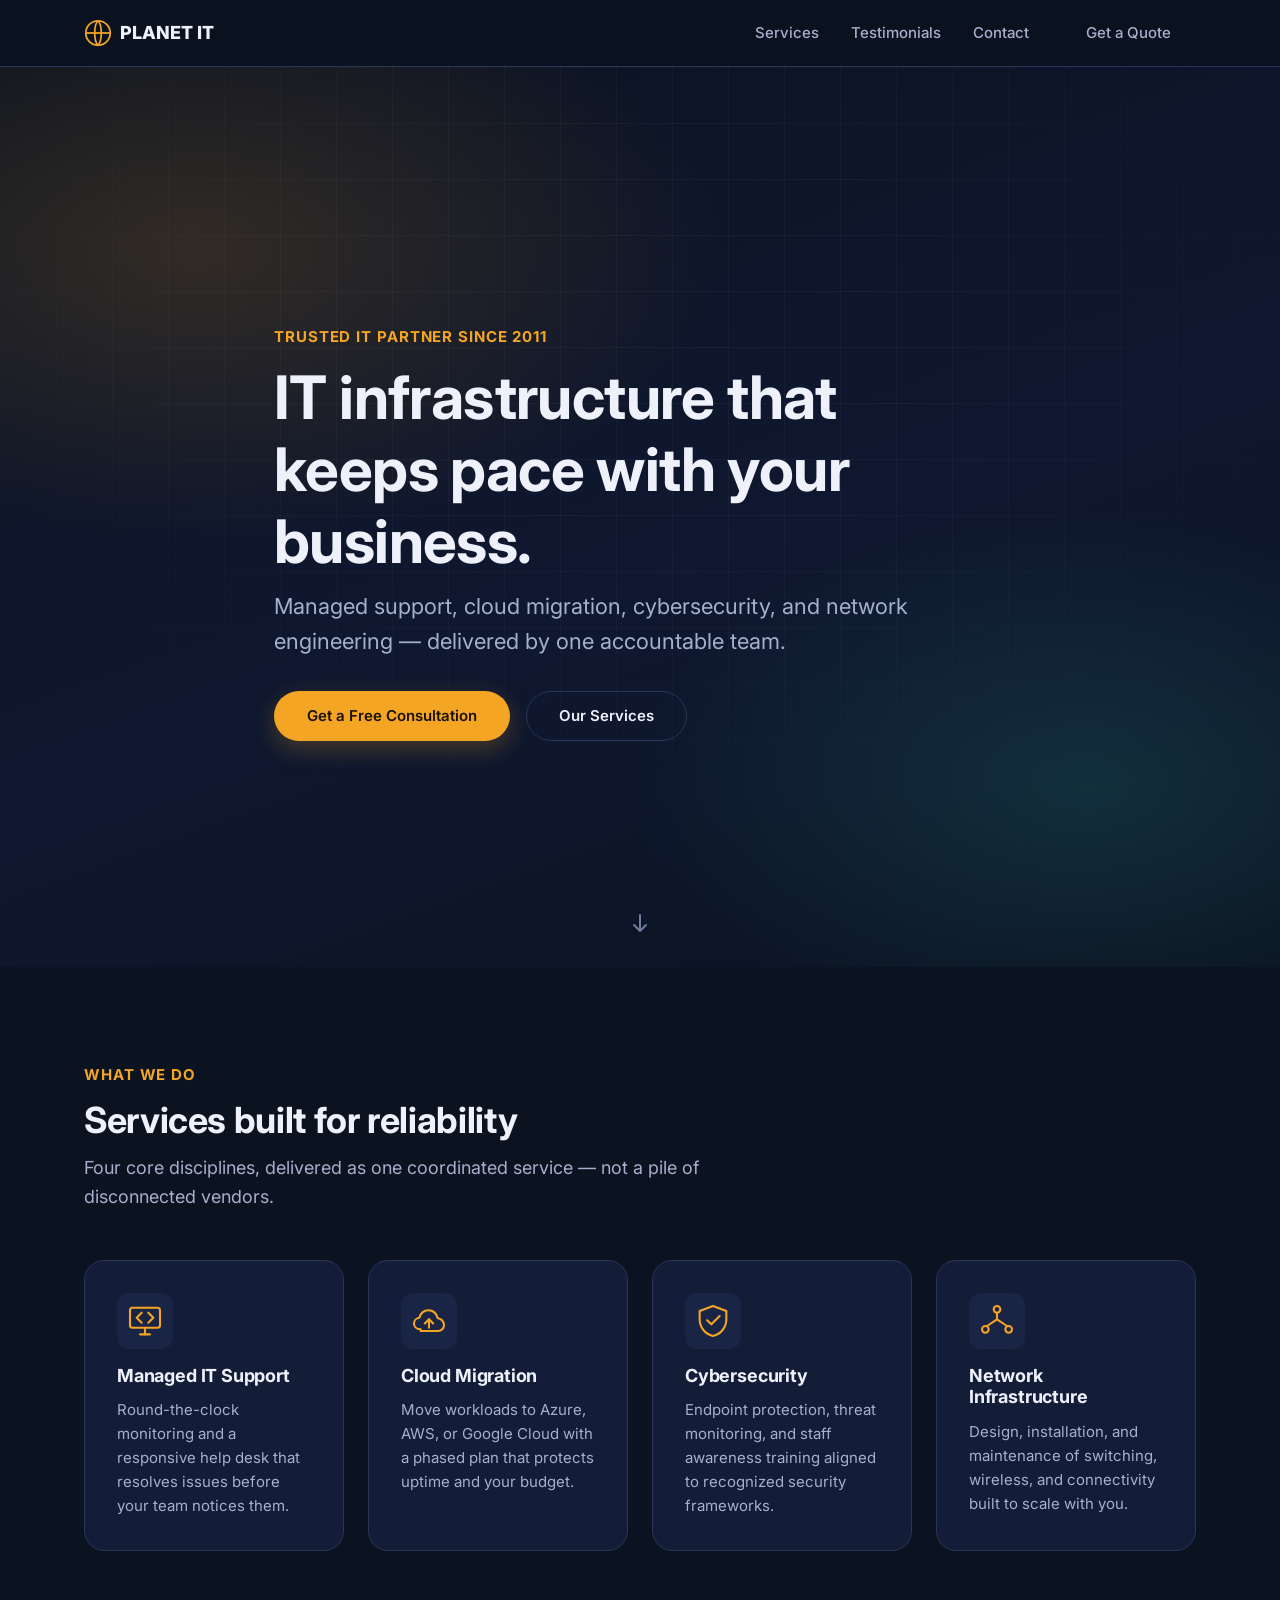
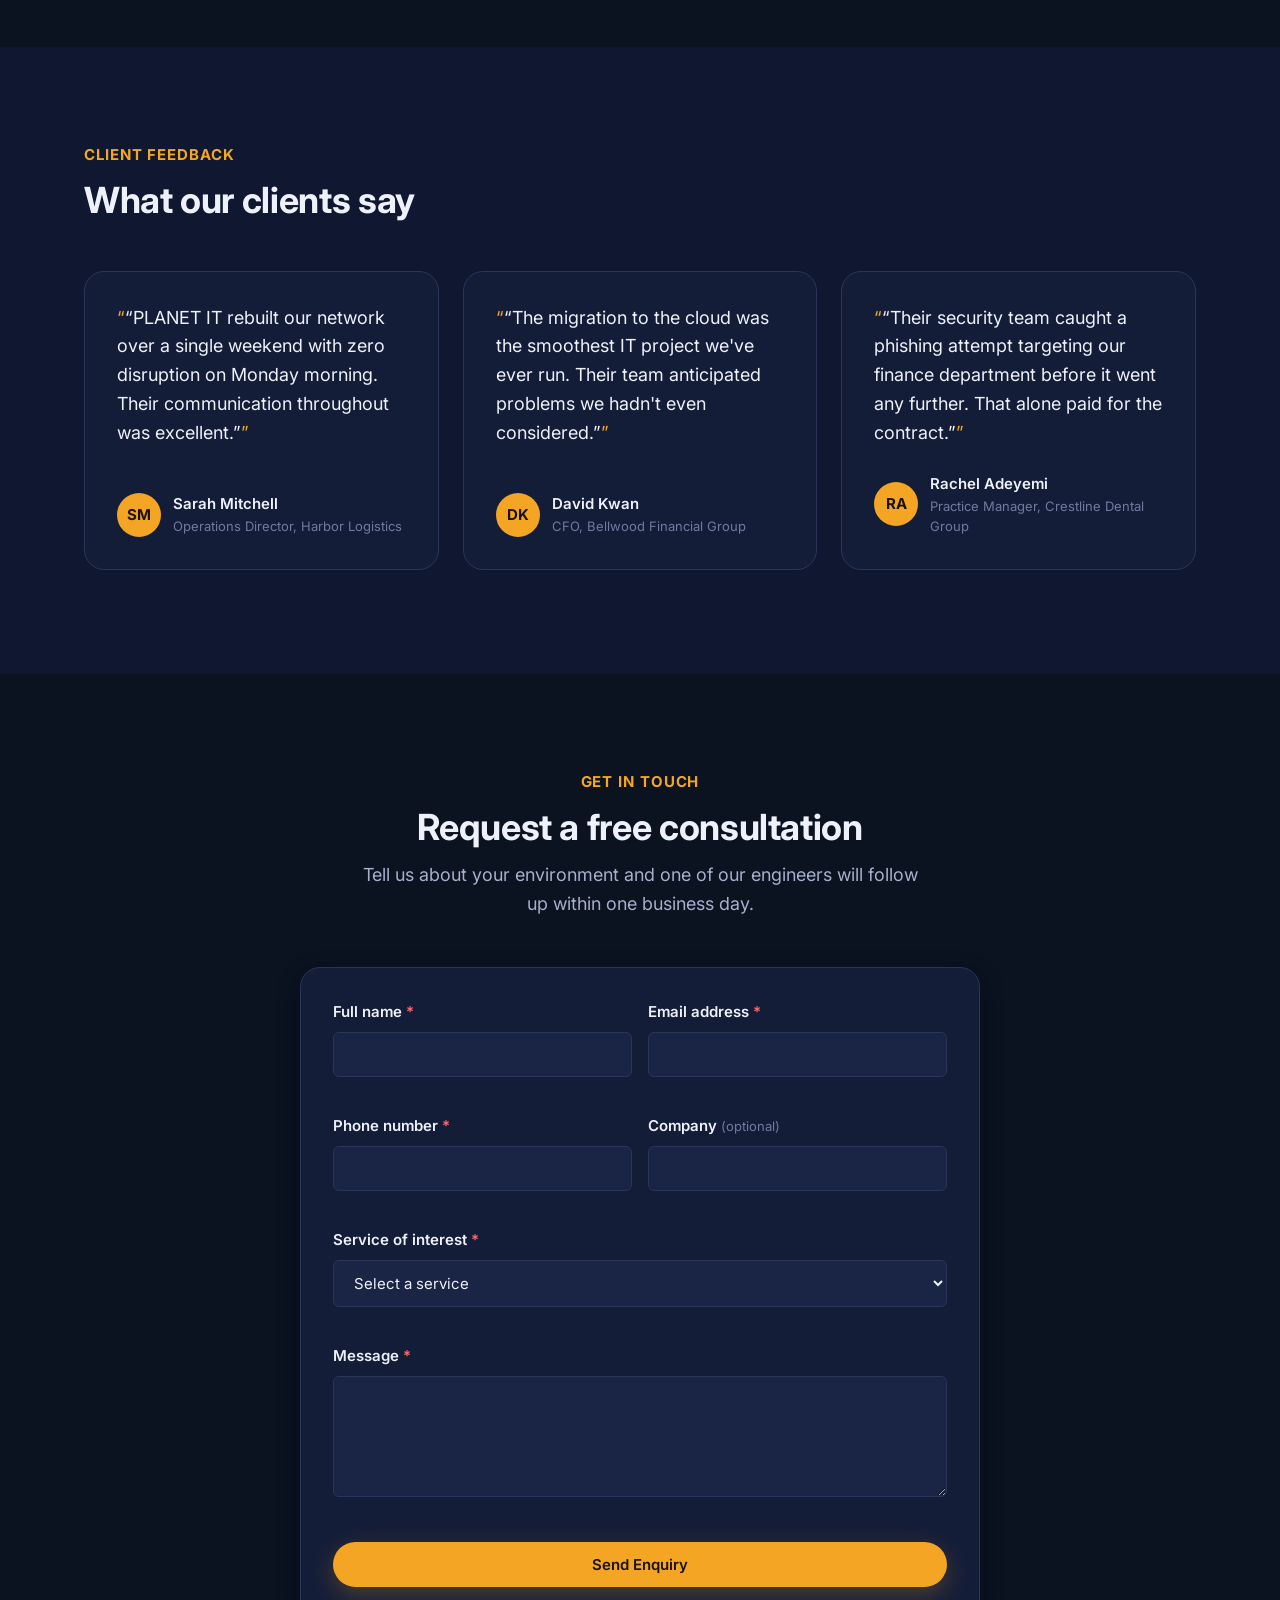
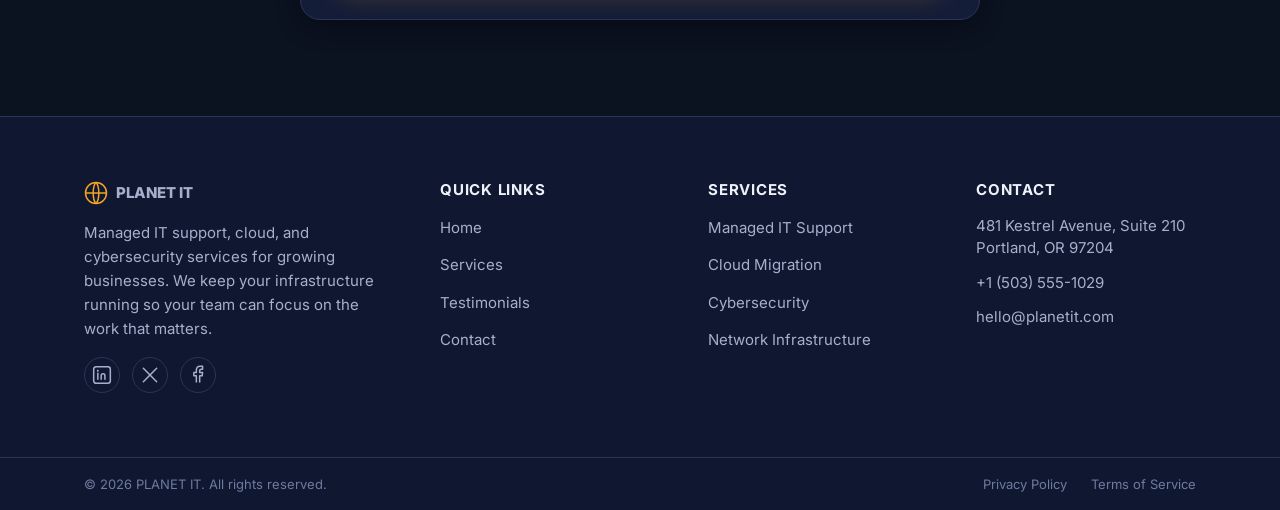
==== index.html @ 6cce8a6c "Add files via upload" ====
<!DOCTYPE html>
<html lang="en">
<head>
  <meta charset="UTF-8">
  <meta name="viewport" content="width=device-width, initial-scale=1.0">
  <title>PLANET IT | Managed IT Support, Cloud &amp; Cybersecurity Services</title>
  <meta name="description" content="PLANET IT provides managed IT support, cloud migration, cybersecurity, and network infrastructure services for growing businesses. Get a free consultation today.">

  <!-- Open Graph -->
  <meta property="og:type" content="website">
  <meta property="og:title" content="PLANET IT | Managed IT Support, Cloud &amp; Cybersecurity Services">
  <meta property="og:description" content="Managed IT support, cloud migration, cybersecurity, and network infrastructure for growing businesses.">
  <meta property="og:site_name" content="PLANET IT">
  <meta property="og:locale" content="en_US">

  <link rel="preconnect" href="https://fonts.googleapis.com">
  <link rel="preconnect" href="https://fonts.gstatic.com" crossorigin>
  <link href="https://fonts.googleapis.com/css2?family=Inter:wght@400;500;600;700;800&display=swap" rel="stylesheet">

  <link rel="stylesheet" href="styles.css">
</head>
<body>

  <a class="skip-link" href="#main-content">Skip to main content</a>

  <!-- ============ HEADER / NAV ============ -->
  <header class="site-header" id="top">
    <nav class="navbar" aria-label="Primary">
      <a href="#top" class="logo">
        <span class="logo-mark" aria-hidden="true">
          <svg viewBox="0 0 32 32" width="28" height="28" fill="none" xmlns="http://www.w3.org/2000/svg">
            <circle cx="16" cy="16" r="14" stroke="currentColor" stroke-width="2"/>
            <path d="M16 2C11 7 11 25 16 30" stroke="currentColor" stroke-width="2"/>
            <path d="M16 2C21 7 21 25 16 30" stroke="currentColor" stroke-width="2"/>
            <path d="M2 16H30" stroke="currentColor" stroke-width="2"/>
          </svg>
        </span>
        <span class="logo-text">PLANET&nbsp;IT</span>
      </a>

      <button class="nav-toggle" id="navToggle" aria-controls="primaryNav" aria-expanded="false" aria-label="Toggle navigation menu">
        <span class="nav-toggle-bar"></span>
        <span class="nav-toggle-bar"></span>
        <span class="nav-toggle-bar"></span>
      </button>

      <ul class="nav-links" id="primaryNav">
        <li><a href="#services">Services</a></li>
        <li><a href="#testimonials">Testimonials</a></li>
        <li><a href="#enquiry">Contact</a></li>
        <li><a href="#enquiry" class="btn btn-nav">Get a Quote</a></li>
      </ul>
    </nav>
  </header>

  <main id="main-content">

    <!-- ============ HERO ============ -->
    <section class="hero" aria-labelledby="hero-heading">
      <div class="hero-bg" aria-hidden="true"></div>
      <div class="container hero-inner">
        <p class="eyebrow fade-in">Trusted IT Partner Since 2011</p>
        <h1 id="hero-heading" class="hero-title fade-in">
          IT infrastructure that keeps pace with your business.
        </h1>
        <p class="hero-subheading fade-in">
          Managed support, cloud migration, cybersecurity, and network engineering — delivered by one accountable team.
        </p>
        <div class="hero-cta fade-in">
          <a href="#enquiry" class="btn btn-primary" data-scroll>Get a Free Consultation</a>
          <a href="#services" class="btn btn-ghost" data-scroll>Our Services</a>
        </div>
      </div>
      <a href="#services" class="scroll-cue" data-scroll aria-label="Scroll to services">
        <svg width="24" height="24" viewBox="0 0 24 24" fill="none" aria-hidden="true">
          <path d="M12 4V20M12 20L6 14M12 20L18 14" stroke="currentColor" stroke-width="2" stroke-linecap="round" stroke-linejoin="round"/>
        </svg>
      </a>
    </section>

    <!-- ============ SERVICES ============ -->
    <section class="services" id="services" aria-labelledby="services-heading">
      <div class="container">
        <div class="section-heading fade-in">
          <p class="eyebrow">What We Do</p>
          <h2 id="services-heading">Services built for reliability</h2>
          <p class="section-lead">Four core disciplines, delivered as one coordinated service — not a pile of disconnected vendors.</p>
        </div>

        <div class="services-grid">
          <article class="service-card fade-in">
            <div class="service-icon" aria-hidden="true">
              <svg viewBox="0 0 48 48" width="40" height="40" fill="none">
                <rect x="6" y="8" width="36" height="24" rx="3" stroke="currentColor" stroke-width="2.5"/>
                <path d="M18 40H30" stroke="currentColor" stroke-width="2.5" stroke-linecap="round"/>
                <path d="M24 32V40" stroke="currentColor" stroke-width="2.5" stroke-linecap="round"/>
                <path d="M14 20L20 26L14 20L20 14" stroke="currentColor" stroke-width="2.5" stroke-linecap="round" stroke-linejoin="round"/>
                <path d="M28 14L34 20L28 26" stroke="currentColor" stroke-width="2.5" stroke-linecap="round" stroke-linejoin="round"/>
              </svg>
            </div>
            <h3>Managed IT Support</h3>
            <p>Round-the-clock monitoring and a responsive help desk that resolves issues before your team notices them.</p>
          </article>

          <article class="service-card fade-in">
            <div class="service-icon" aria-hidden="true">
              <svg viewBox="0 0 48 48" width="40" height="40" fill="none">
                <path d="M14 34C9 34 6 30.8 6 27C6 23.4 8.8 20.4 12.4 20.1C13.3 14.9 17.9 11 23.3 11C28.8 11 33.4 15 34.2 20.3C38.4 20.9 42 24.5 42 29C42 32.9 38.9 36 35 36H14V34Z" stroke="currentColor" stroke-width="2.5" stroke-linejoin="round"/>
                <path d="M24 22V32" stroke="currentColor" stroke-width="2.5" stroke-linecap="round"/>
                <path d="M19 27L24 22L29 27" stroke="currentColor" stroke-width="2.5" stroke-linecap="round" stroke-linejoin="round"/>
              </svg>
            </div>
            <h3>Cloud Migration</h3>
            <p>Move workloads to Azure, AWS, or Google Cloud with a phased plan that protects uptime and your budget.</p>
          </article>

          <article class="service-card fade-in">
            <div class="service-icon" aria-hidden="true">
              <svg viewBox="0 0 48 48" width="40" height="40" fill="none">
                <path d="M24 6L40 12V22C40 32 33.5 39.5 24 42C14.5 39.5 8 32 8 22V12L24 6Z" stroke="currentColor" stroke-width="2.5" stroke-linejoin="round"/>
                <path d="M17 23L22 28L32 18" stroke="currentColor" stroke-width="2.5" stroke-linecap="round" stroke-linejoin="round"/>
              </svg>
            </div>
            <h3>Cybersecurity</h3>
            <p>Endpoint protection, threat monitoring, and staff awareness training aligned to recognized security frameworks.</p>
          </article>

          <article class="service-card fade-in">
            <div class="service-icon" aria-hidden="true">
              <svg viewBox="0 0 48 48" width="40" height="40" fill="none">
                <circle cx="24" cy="10" r="4" stroke="currentColor" stroke-width="2.5"/>
                <circle cx="10" cy="34" r="4" stroke="currentColor" stroke-width="2.5"/>
                <circle cx="38" cy="34" r="4" stroke="currentColor" stroke-width="2.5"/>
                <path d="M24 14V22M24 22L12 30M24 22L36 30" stroke="currentColor" stroke-width="2.5" stroke-linecap="round"/>
              </svg>
            </div>
            <h3>Network Infrastructure</h3>
            <p>Design, installation, and maintenance of switching, wireless, and connectivity built to scale with you.</p>
          </article>
        </div>
      </div>
    </section>

    <!-- ============ TESTIMONIALS ============ -->
    <section class="testimonials" id="testimonials" aria-labelledby="testimonials-heading">
      <div class="container">
        <div class="section-heading fade-in">
          <p class="eyebrow">Client Feedback</p>
          <h2 id="testimonials-heading">What our clients say</h2>
        </div>

        <div class="testimonial-carousel fade-in" id="testimonialCarousel">
          <div class="testimonial-track" id="testimonialTrack">

            <blockquote class="testimonial-card">
              <p class="testimonial-quote">“PLANET IT rebuilt our network over a single weekend with zero disruption on Monday morning. Their communication throughout was excellent.”</p>
              <footer class="testimonial-author">
                <span class="avatar" aria-hidden="true">SM</span>
                <span class="author-info">
                  <span class="author-name">Sarah Mitchell</span>
                  <span class="author-role">Operations Director, Harbor Logistics</span>
                </span>
              </footer>
            </blockquote>

            <blockquote class="testimonial-card">
              <p class="testimonial-quote">“The migration to the cloud was the smoothest IT project we've ever run. Their team anticipated problems we hadn't even considered.”</p>
              <footer class="testimonial-author">
                <span class="avatar" aria-hidden="true">DK</span>
                <span class="author-info">
                  <span class="author-name">David Kwan</span>
                  <span class="author-role">CFO, Bellwood Financial Group</span>
                </span>
              </footer>
            </blockquote>

            <blockquote class="testimonial-card">
              <p class="testimonial-quote">“Their security team caught a phishing attempt targeting our finance department before it went any further. That alone paid for the contract.”</p>
              <footer class="testimonial-author">
                <span class="avatar" aria-hidden="true">RA</span>
                <span class="author-info">
                  <span class="author-name">Rachel Adeyemi</span>
                  <span class="author-role">Practice Manager, Crestline Dental Group</span>
                </span>
              </footer>
            </blockquote>

          </div>

          <div class="carousel-controls">
            <button type="button" class="carousel-btn" id="prevTestimonial" aria-label="Previous testimonial">
              <svg width="18" height="18" viewBox="0 0 24 24" fill="none" aria-hidden="true"><path d="M15 18L9 12L15 6" stroke="currentColor" stroke-width="2.5" stroke-linecap="round" stroke-linejoin="round"/></svg>
            </button>
            <div class="carousel-dots" id="testimonialDots" role="tablist" aria-label="Testimonial navigation"></div>
            <button type="button" class="carousel-btn" id="nextTestimonial" aria-label="Next testimonial">
              <svg width="18" height="18" viewBox="0 0 24 24" fill="none" aria-hidden="true"><path d="M9 6L15 12L9 18" stroke="currentColor" stroke-width="2.5" stroke-linecap="round" stroke-linejoin="round"/></svg>
            </button>
          </div>
        </div>
      </div>
    </section>

    <!-- ============ ENQUIRY FORM ============ -->
    <section class="enquiry" id="enquiry" aria-labelledby="enquiry-heading">
      <div class="container enquiry-inner">
        <div class="section-heading fade-in enquiry-heading">
          <p class="eyebrow">Get In Touch</p>
          <h2 id="enquiry-heading">Request a free consultation</h2>
          <p class="section-lead">Tell us about your environment and one of our engineers will follow up within one business day.</p>
        </div>

        <div class="enquiry-form-wrap fade-in">
          <form id="enquiryForm" class="enquiry-form" novalidate>

            <!-- Honeypot field: hidden from real users, bots tend to fill every field -->
            <div class="honeypot" aria-hidden="true">
              <label for="website">Website</label>
              <input type="text" id="website" name="website" tabindex="-1" autocomplete="off">
            </div>

            <div class="form-row">
              <div class="form-field">
                <label for="name">Full name <span class="required" aria-hidden="true">*</span></label>
                <input type="text" id="name" name="name" required autocomplete="name" aria-describedby="name-error">
                <p class="field-error" id="name-error" role="alert"></p>
              </div>

              <div class="form-field">
                <label for="email">Email address <span class="required" aria-hidden="true">*</span></label>
                <input type="email" id="email" name="email" required autocomplete="email" aria-describedby="email-error">
                <p class="field-error" id="email-error" role="alert"></p>
              </div>
            </div>

            <div class="form-row">
              <div class="form-field">
                <label for="phone">Phone number <span class="required" aria-hidden="true">*</span></label>
                <input type="tel" id="phone" name="phone" required autocomplete="tel" aria-describedby="phone-error">
                <p class="field-error" id="phone-error" role="alert"></p>
              </div>

              <div class="form-field">
                <label for="company">Company <span class="optional">(optional)</span></label>
                <input type="text" id="company" name="company" autocomplete="organization">
              </div>
            </div>

            <div class="form-field">
              <label for="service">Service of interest <span class="required" aria-hidden="true">*</span></label>
              <select id="service" name="service" required aria-describedby="service-error">
                <option value="" selected disabled>Select a service</option>
                <option value="managed-support">Managed IT Support</option>
                <option value="cloud-migration">Cloud Migration</option>
                <option value="cybersecurity">Cybersecurity</option>
                <option value="network-infrastructure">Network Infrastructure</option>
                <option value="other">Other / Not sure</option>
              </select>
              <p class="field-error" id="service-error" role="alert"></p>
            </div>

            <div class="form-field">
              <label for="message">Message <span class="required" aria-hidden="true">*</span></label>
              <textarea id="message" name="message" rows="5" required aria-describedby="message-error"></textarea>
              <p class="field-error" id="message-error" role="alert"></p>
            </div>

            <div class="form-status" id="formStatus" role="alert" aria-live="assertive"></div>

            <button type="submit" class="btn btn-primary btn-submit" id="submitBtn">
              <span class="btn-label">Send Enquiry</span>
              <span class="btn-spinner" aria-hidden="true"></span>
            </button>
          </form>

          <div class="enquiry-success" id="enquirySuccess" hidden tabindex="-1">
            <svg width="48" height="48" viewBox="0 0 48 48" fill="none" aria-hidden="true">
              <circle cx="24" cy="24" r="22" stroke="currentColor" stroke-width="2.5"/>
              <path d="M15 24L21 30L33 17" stroke="currentColor" stroke-width="2.5" stroke-linecap="round" stroke-linejoin="round"/>
            </svg>
            <h3>Thanks — your message is on its way.</h3>
            <p>A member of our team will get back to you within one business day.</p>
            <a href="#enquiry" class="btn btn-ghost" id="resetFormLink">Send another message</a>
          </div>
        </div>
      </div>
    </section>

  </main>

  <!-- ============ FOOTER ============ -->
  <footer class="site-footer">
    <div class="container footer-grid">
      <div class="footer-col footer-about">
        <a href="#top" class="logo footer-logo">
          <span class="logo-mark" aria-hidden="true">
            <svg viewBox="0 0 32 32" width="24" height="24" fill="none"><circle cx="16" cy="16" r="14" stroke="currentColor" stroke-width="2"/><path d="M16 2C11 7 11 25 16 30" stroke="currentColor" stroke-width="2"/><path d="M16 2C21 7 21 25 16 30" stroke="currentColor" stroke-width="2"/><path d="M2 16H30" stroke="currentColor" stroke-width="2"/></svg>
          </span>
          <span class="logo-text">PLANET&nbsp;IT</span>
        </a>
        <p>Managed IT support, cloud, and cybersecurity services for growing businesses. We keep your infrastructure running so your team can focus on the work that matters.</p>
        <div class="social-links">
          <a href="#" aria-label="PLANET IT on LinkedIn">
            <svg width="20" height="20" viewBox="0 0 24 24" fill="none"><rect x="2" y="2" width="20" height="20" rx="3" stroke="currentColor" stroke-width="1.8"/><path d="M7 10V17" stroke="currentColor" stroke-width="1.8" stroke-linecap="round"/><circle cx="7" cy="7" r="1.2" fill="currentColor"/><path d="M11 17V13C11 11.5 12 10.5 13.5 10.5C15 10.5 15.5 11.5 15.5 13V17" stroke="currentColor" stroke-width="1.8" stroke-linecap="round"/></svg>
          </a>
          <a href="#" aria-label="PLANET IT on X">
            <svg width="20" height="20" viewBox="0 0 24 24" fill="none"><path d="M4 4L20 20M20 4L4 20" stroke="currentColor" stroke-width="1.8" stroke-linecap="round"/></svg>
          </a>
          <a href="#" aria-label="PLANET IT on Facebook">
            <svg width="20" height="20" viewBox="0 0 24 24" fill="none"><path d="M14 21V13H17L17.5 9H14V7C14 5.9 14.5 5 16 5H17.5V1.6C17 1.5 15.8 1.4 14.5 1.4C11.7 1.4 10 3.1 10 6.3V9H7V13H10V21" stroke="currentColor" stroke-width="1.8" stroke-linejoin="round"/></svg>
          </a>
        </div>
      </div>

      <nav class="footer-col" aria-label="Quick links">
        <h4>Quick Links</h4>
        <ul>
          <li><a href="#top">Home</a></li>
          <li><a href="#services">Services</a></li>
          <li><a href="#testimonials">Testimonials</a></li>
          <li><a href="#enquiry">Contact</a></li>
        </ul>
      </nav>

      <nav class="footer-col" aria-label="Our services">
        <h4>Services</h4>
        <ul>
          <li><a href="#services">Managed IT Support</a></li>
          <li><a href="#services">Cloud Migration</a></li>
          <li><a href="#services">Cybersecurity</a></li>
          <li><a href="#services">Network Infrastructure</a></li>
        </ul>
      </nav>

      <div class="footer-col">
        <h4>Contact</h4>
        <ul class="footer-contact">
          <li>481 Kestrel Avenue, Suite 210<br>Portland, OR 97204</li>
          <li><a href="tel:+15035551029">+1 (503) 555-1029</a></li>
          <li><a href="mailto:hello@planetit.example">hello@planetit.com</a></li>
        </ul>
      </div>
    </div>

    <div class="footer-bottom">
      <div class="container footer-bottom-inner">
        <p>&copy; <span id="currentYear"></span> PLANET IT. All rights reserved.</p>
        <div class="footer-legal">
          <a href="#">Privacy Policy</a>
          <a href="#">Terms of Service</a>
        </div>
      </div>
    </div>
  </footer>

  <script src="script.js"></script>
</body>
</html>
---- styles.css ----
/* ==========================================================================
   PLANET IT — Design Tokens
   ========================================================================== */
:root {
  /* Colors — deep navy base, electric amber accent, cool slate neutrals */
  --color-bg: #0b1220;
  --color-bg-alt: #0f1830;
  --color-surface: #141d38;
  --color-surface-alt: #1a2444;
  --color-border: #2a3559;
  --color-text: #eef1fa;
  --color-text-muted: #a6b0cc;
  --color-text-faint: #6f7aa0;
  --color-accent: #f5a524;
  --color-accent-hover: #ffb84d;
  --color-accent-contrast: #1a1204;
  --color-teal: #35d0c0;
  --color-success: #35d08a;
  --color-error: #ff6b6b;

  /* Light-on-page surfaces (form / footer bg variants use same dark palette — single confident direction) */
  --color-focus-ring: #f5a524;

  /* Spacing scale */
  --space-1: 0.25rem;
  --space-2: 0.5rem;
  --space-3: 0.75rem;
  --space-4: 1rem;
  --space-5: 1.5rem;
  --space-6: 2rem;
  --space-7: 3rem;
  --space-8: 4rem;
  --space-9: 6rem;
  --space-10: 8rem;

  /* Radii */
  --radius-sm: 6px;
  --radius-md: 12px;
  --radius-lg: 20px;
  --radius-full: 999px;

  /* Shadows */
  --shadow-sm: 0 1px 2px rgba(0, 0, 0, 0.24);
  --shadow-md: 0 8px 24px rgba(0, 0, 0, 0.32);
  --shadow-lg: 0 20px 48px rgba(0, 0, 0, 0.4);
  --shadow-accent: 0 8px 24px rgba(245, 165, 36, 0.25);

  /* Type scale */
  --font-sans: 'Inter', system-ui, -apple-system, "Segoe UI", Roboto, Helvetica, Arial, sans-serif;
  --fs-xs: 0.8125rem;
  --fs-sm: 0.9375rem;
  --fs-base: 1rem;
  --fs-md: 1.125rem;
  --fs-lg: 1.375rem;
  --fs-xl: 1.75rem;
  --fs-2xl: 2.25rem;
  --fs-3xl: 3rem;
  --fs-4xl: 3.75rem;

  --container-max: 1160px;
  --transition-fast: 150ms ease;
  --transition-med: 300ms ease;
}

/* ==========================================================================
   Reset & Base
   ========================================================================== */
*, *::before, *::after { box-sizing: border-box; }

html {
  scroll-behavior: smooth;
}

body {
  margin: 0;
  min-width: 320px;
  overflow-x: hidden;
  background: var(--color-bg);
  color: var(--color-text);
  font-family: var(--font-sans);
  font-size: var(--fs-base);
  line-height: 1.6;
  -webkit-font-smoothing: antialiased;
}

img, svg { max-width: 100%; display: block; }

h1, h2, h3, h4 {
  margin: 0 0 var(--space-3);
  line-height: 1.2;
  font-weight: 700;
  letter-spacing: -0.01em;
}

p { margin: 0 0 var(--space-4); color: var(--color-text-muted); }

a {
  color: inherit;
  text-decoration: none;
}

ul { list-style: none; margin: 0; padding: 0; }

button { font-family: inherit; }

.container {
  max-width: var(--container-max);
  margin-inline: auto;
  padding-inline: var(--space-5);
}

.skip-link {
  position: absolute;
  left: -9999px;
  top: 0;
  background: var(--color-accent);
  color: var(--color-accent-contrast);
  padding: var(--space-3) var(--space-4);
  z-index: 1000;
  border-radius: var(--radius-sm);
  font-weight: 600;
}
.skip-link:focus {
  left: var(--space-4);
  top: var(--space-4);
}

/* Visible focus states everywhere */
a:focus-visible,
button:focus-visible,
input:focus-visible,
select:focus-visible,
textarea:focus-visible {
  outline: 2px solid var(--color-focus-ring);
  outline-offset: 3px;
  border-radius: var(--radius-sm);
}

/* ==========================================================================
   Buttons
   ========================================================================== */
.btn {
  display: inline-flex;
  align-items: center;
  justify-content: center;
  gap: var(--space-2);
  padding: var(--space-3) var(--space-6);
  border-radius: var(--radius-full);
  font-weight: 600;
  font-size: var(--fs-sm);
  border: 1.5px solid transparent;
  cursor: pointer;
  transition: background var(--transition-fast), color var(--transition-fast), border-color var(--transition-fast), transform var(--transition-fast);
  white-space: nowrap;
}
.btn:hover { transform: translateY(-1px); }
.btn:active { transform: translateY(0); }

.btn-primary {
  background: var(--color-accent);
  color: var(--color-accent-contrast);
  box-shadow: var(--shadow-accent);
}
.btn-primary:hover { background: var(--color-accent-hover); }

.btn-ghost {
  background: transparent;
  color: var(--color-text);
  border-color: var(--color-border);
}
.btn-ghost:hover { border-color: var(--color-accent); color: var(--color-accent); }

.btn-nav {
  padding: var(--space-2) var(--space-5);
  display: none;
}

/* ==========================================================================
   Header / Nav
   ========================================================================== */
.site-header {
  position: sticky;
  top: 0;
  z-index: 100;
  background: rgba(11, 18, 32, 0.85);
  backdrop-filter: blur(10px);
  border-bottom: 1px solid var(--color-border);
}

.navbar {
  max-width: var(--container-max);
  margin-inline: auto;
  padding: var(--space-3) var(--space-5);
  display: flex;
  align-items: center;
  justify-content: space-between;
  position: relative;
}

.logo {
  display: inline-flex;
  align-items: center;
  gap: var(--space-2);
  font-weight: 800;
  font-size: var(--fs-md);
  color: var(--color-text);
}
.logo-mark { color: var(--color-accent); display: inline-flex; }

.nav-toggle {
  display: inline-flex;
  flex-direction: column;
  justify-content: center;
  gap: 5px;
  width: 40px;
  height: 40px;
  background: transparent;
  border: 1px solid var(--color-border);
  border-radius: var(--radius-sm);
  cursor: pointer;
  align-items: center;
}
.nav-toggle-bar {
  width: 18px;
  height: 2px;
  background: var(--color-text);
  border-radius: var(--radius-full);
  transition: transform var(--transition-fast), opacity var(--transition-fast);
}
.nav-toggle[aria-expanded="true"] .nav-toggle-bar:nth-child(1) { transform: translateY(7px) rotate(45deg); }
.nav-toggle[aria-expanded="true"] .nav-toggle-bar:nth-child(2) { opacity: 0; }
.nav-toggle[aria-expanded="true"] .nav-toggle-bar:nth-child(3) { transform: translateY(-7px) rotate(-45deg); }

.nav-links {
  position: absolute;
  top: 100%;
  left: 0;
  right: 0;
  background: var(--color-bg-alt);
  border-bottom: 1px solid var(--color-border);
  flex-direction: column;
  padding: var(--space-4) var(--space-5);
  gap: var(--space-4);
  display: none;
}
.nav-links.open { display: flex; }
.nav-links a { font-weight: 500; color: var(--color-text-muted); font-size: var(--fs-sm); }
.nav-links a:hover { color: var(--color-text); }

/* ==========================================================================
   Hero
   ========================================================================== */
.hero {
  position: relative;
  min-height: 100vh;
  display: flex;
  align-items: center;
  overflow: hidden;
}

.hero-bg {
  position: absolute;
  inset: 0;
  z-index: 0;
  background:
    radial-gradient(ellipse 70% 55% at 15% 20%, rgba(245, 165, 36, 0.16), transparent 60%),
    radial-gradient(ellipse 60% 50% at 85% 80%, rgba(53, 208, 192, 0.14), transparent 60%),
    linear-gradient(160deg, #0b1220 0%, #0f1830 55%, #0b1220 100%);
}
.hero-bg::before {
  content: "";
  position: absolute;
  inset: 0;
  background-image:
    linear-gradient(rgba(255,255,255,0.035) 1px, transparent 1px),
    linear-gradient(90deg, rgba(255,255,255,0.035) 1px, transparent 1px);
  background-size: 56px 56px;
  mask-image: radial-gradient(ellipse 80% 80% at 50% 30%, black 30%, transparent 75%);
}

.hero-inner {
  position: relative;
  z-index: 1;
  max-width: 780px;
  padding-block: var(--space-9) var(--space-8);
}

.eyebrow {
  color: var(--color-accent);
  font-weight: 700;
  font-size: var(--fs-sm);
  letter-spacing: 0.06em;
  text-transform: uppercase;
  margin-bottom: var(--space-3);
}

.hero-title {
  font-size: var(--fs-2xl);
  color: var(--color-text);
}

.hero-subheading {
  font-size: var(--fs-md);
  max-width: 60ch;
}

.hero-cta {
  display: flex;
  flex-wrap: wrap;
  gap: var(--space-4);
  margin-top: var(--space-6);
}

.scroll-cue {
  position: absolute;
  bottom: var(--space-6);
  left: 50%;
  transform: translateX(-50%);
  color: var(--color-text-faint);
  animation: bob 2.2s ease-in-out infinite;
}
@keyframes bob {
  0%, 100% { transform: translate(-50%, 0); }
  50% { transform: translate(-50%, 8px); }
}

/* ==========================================================================
   Section heading (shared)
   ========================================================================== */
.section-heading {
  max-width: 640px;
  margin-bottom: var(--space-7);
}
.section-heading h2 { font-size: var(--fs-xl); }
.section-lead { font-size: var(--fs-md); }

/* ==========================================================================
   Services
   ========================================================================== */
.services { padding-block: var(--space-9); background: var(--color-bg); }

.services-grid {
  display: grid;
  grid-template-columns: 1fr;
  gap: var(--space-5);
}

.service-card {
  background: var(--color-surface);
  border: 1px solid var(--color-border);
  border-radius: var(--radius-lg);
  padding: var(--space-6);
  transition: transform var(--transition-med), border-color var(--transition-med), box-shadow var(--transition-med);
}
.service-card:hover {
  transform: translateY(-4px);
  border-color: var(--color-accent);
  box-shadow: var(--shadow-md);
}

.service-icon {
  color: var(--color-accent);
  margin-bottom: var(--space-4);
  width: 56px;
  height: 56px;
  display: flex;
  align-items: center;
  justify-content: center;
  background: var(--color-surface-alt);
  border-radius: var(--radius-md);
}

.service-card h3 { font-size: var(--fs-md); }
.service-card p { margin-bottom: 0; font-size: var(--fs-sm); }

/* ==========================================================================
   Testimonials
   ========================================================================== */
.testimonials { padding-block: var(--space-9); background: var(--color-bg-alt); }

.testimonial-carousel { position: relative; }

.testimonial-track {
  display: flex;
  gap: var(--space-5);
  overflow-x: auto;
  scroll-snap-type: x mandatory;
  -webkit-overflow-scrolling: touch;
  scrollbar-width: none;
  padding-bottom: var(--space-2);
}
.testimonial-track::-webkit-scrollbar { display: none; }

.testimonial-card {
  scroll-snap-align: start;
  flex: 0 0 100%;
  background: var(--color-surface);
  border: 1px solid var(--color-border);
  border-radius: var(--radius-lg);
  padding: var(--space-6);
  margin: 0;
  display: flex;
  flex-direction: column;
}

.testimonial-quote {
  font-size: var(--fs-md);
  color: var(--color-text);
  flex-grow: 1;
  margin-bottom: var(--space-5);
}
.testimonial-quote::before { content: "\201C"; color: var(--color-accent); }
.testimonial-quote::after { content: "\201D"; color: var(--color-accent); }

.testimonial-author {
  display: flex;
  align-items: center;
  gap: var(--space-3);
}

.avatar {
  width: 44px;
  height: 44px;
  border-radius: var(--radius-full);
  background: var(--color-accent);
  color: var(--color-accent-contrast);
  display: inline-flex;
  align-items: center;
  justify-content: center;
  font-weight: 700;
  font-size: var(--fs-sm);
  flex-shrink: 0;
}

.author-info { display: flex; flex-direction: column; }
.author-name { font-weight: 600; color: var(--color-text); font-size: var(--fs-sm); }
.author-role { font-size: var(--fs-xs); color: var(--color-text-faint); }

.carousel-controls {
  display: flex;
  align-items: center;
  justify-content: center;
  gap: var(--space-4);
  margin-top: var(--space-6);
}

.carousel-btn {
  width: 40px;
  height: 40px;
  border-radius: var(--radius-full);
  border: 1px solid var(--color-border);
  background: var(--color-surface);
  color: var(--color-text);
  display: inline-flex;
  align-items: center;
  justify-content: center;
  cursor: pointer;
  transition: border-color var(--transition-fast), color var(--transition-fast);
}
.carousel-btn:hover { border-color: var(--color-accent); color: var(--color-accent); }

.carousel-dots { display: flex; gap: var(--space-2); }
.carousel-dot {
  width: 9px;
  height: 9px;
  border-radius: var(--radius-full);
  background: var(--color-border);
  border: none;
  cursor: pointer;
  padding: 0;
  transition: background var(--transition-fast), transform var(--transition-fast);
}
.carousel-dot.active { background: var(--color-accent); transform: scale(1.2); }

/* ==========================================================================
   Enquiry Form
   ========================================================================== */
.enquiry { padding-block: var(--space-9); background: var(--color-bg); }

.enquiry-heading { margin-inline: auto; text-align: center; max-width: 560px; }
.enquiry-heading .section-lead { margin-inline: auto; }

.enquiry-form-wrap {
  max-width: 680px;
  margin-inline: auto;
  background: var(--color-surface);
  border: 1px solid var(--color-border);
  border-radius: var(--radius-lg);
  padding: var(--space-6);
  box-shadow: var(--shadow-md);
}

.honeypot {
  position: absolute;
  left: -9999px;
  width: 1px;
  height: 1px;
  overflow: hidden;
}

.form-row {
  display: grid;
  grid-template-columns: 1fr;
  gap: var(--space-4);
}

.form-field { margin-bottom: var(--space-4); }

.form-field label {
  display: block;
  font-weight: 600;
  font-size: var(--fs-sm);
  margin-bottom: var(--space-2);
  color: var(--color-text);
}

.required { color: var(--color-error); }
.optional { color: var(--color-text-faint); font-weight: 400; font-size: var(--fs-xs); }

.form-field input,
.form-field select,
.form-field textarea {
  width: 100%;
  padding: var(--space-3) var(--space-4);
  background: var(--color-surface-alt);
  border: 1.5px solid var(--color-border);
  border-radius: var(--radius-sm);
  color: var(--color-text);
  font-family: inherit;
  font-size: var(--fs-sm);
  transition: border-color var(--transition-fast);
}

.form-field input::placeholder,
.form-field textarea::placeholder { color: var(--color-text-faint); }

.form-field input:focus,
.form-field select:focus,
.form-field textarea:focus {
  border-color: var(--color-accent);
  outline: none;
}

.form-field input[aria-invalid="true"],
.form-field select[aria-invalid="true"],
.form-field textarea[aria-invalid="true"] {
  border-color: var(--color-error);
}

.field-error {
  color: var(--color-error);
  font-size: var(--fs-xs);
  margin: var(--space-2) 0 0;
  min-height: 1em;
}

.form-status {
  font-size: var(--fs-sm);
  margin-bottom: var(--space-4);
  border-radius: var(--radius-sm);
  padding: 0;
}
.form-status:not(:empty) { padding: var(--space-3) var(--space-4); }
.form-status.error { background: rgba(255, 107, 107, 0.12); color: var(--color-error); border: 1px solid rgba(255, 107, 107, 0.3); }
.form-status.info { background: rgba(53, 208, 192, 0.1); color: var(--color-teal); border: 1px solid rgba(53, 208, 192, 0.25); }

.btn-submit { width: 100%; position: relative; }
.btn-spinner { display: none; }

.btn-submit.loading .btn-label { visibility: hidden; }
.btn-submit.loading .btn-spinner {
  display: block;
  position: absolute;
  width: 18px;
  height: 18px;
  border-radius: 50%;
  border: 2px solid rgba(26, 18, 4, 0.35);
  border-top-color: var(--color-accent-contrast);
  animation: spin 0.7s linear infinite;
}
.btn-submit:disabled { cursor: not-allowed; opacity: 0.85; }

@keyframes spin { to { transform: rotate(360deg); } }

.enquiry-success {
  max-width: 680px;
  margin-inline: auto;
  background: var(--color-surface);
  border: 1px solid var(--color-border);
  border-radius: var(--radius-lg);
  padding: var(--space-8) var(--space-6);
  text-align: center;
  box-shadow: var(--shadow-md);
}
.enquiry-success svg { color: var(--color-success); margin-inline: auto; margin-bottom: var(--space-4); }
.enquiry-success h3 { font-size: var(--fs-lg); }
.enquiry-success .btn { margin-top: var(--space-4); }

/* ==========================================================================
   Footer
   ========================================================================== */
.site-footer { background: var(--color-bg-alt); border-top: 1px solid var(--color-border); }

.footer-grid {
  padding-block: var(--space-8);
  display: grid;
  grid-template-columns: 1fr;
  gap: var(--space-7);
}

.footer-logo { margin-bottom: var(--space-4); }

.footer-about p { font-size: var(--fs-sm); max-width: 40ch; }

.social-links { display: flex; gap: var(--space-3); margin-top: var(--space-4); }
.social-links a {
  width: 36px;
  height: 36px;
  border-radius: var(--radius-full);
  border: 1px solid var(--color-border);
  display: inline-flex;
  align-items: center;
  justify-content: center;
  color: var(--color-text-muted);
  transition: color var(--transition-fast), border-color var(--transition-fast);
}
.social-links a:hover { color: var(--color-accent); border-color: var(--color-accent); }

.footer-col h4 {
  font-size: var(--fs-sm);
  text-transform: uppercase;
  letter-spacing: 0.05em;
  color: var(--color-text);
  margin-bottom: var(--space-4);
}
.footer-col ul { display: flex; flex-direction: column; gap: var(--space-3); }
.footer-col a, .footer-contact li { font-size: var(--fs-sm); color: var(--color-text-muted); }
.footer-col a:hover { color: var(--color-accent); }
.footer-contact li { line-height: 1.5; }

.footer-bottom { border-top: 1px solid var(--color-border); }
.footer-bottom-inner {
  padding-block: var(--space-4);
  display: flex;
  flex-direction: column;
  gap: var(--space-3);
  align-items: center;
  text-align: center;
}
.footer-bottom-inner p { margin: 0; font-size: var(--fs-xs); color: var(--color-text-faint); }
.footer-legal { display: flex; gap: var(--space-5); }
.footer-legal a { font-size: var(--fs-xs); color: var(--color-text-faint); }
.footer-legal a:hover { color: var(--color-accent); }

/* ==========================================================================
   Fade-in-on-scroll
   ========================================================================== */
.fade-in {
  opacity: 0;
  transform: translateY(16px);
  transition: opacity 0.6s ease, transform 0.6s ease;
}
.fade-in.is-visible {
  opacity: 1;
  transform: translateY(0);
}

@media (prefers-reduced-motion: reduce) {
  html { scroll-behavior: auto; }
  .fade-in { opacity: 1; transform: none; transition: none; }
  .scroll-cue { animation: none; }
  .service-card:hover { transform: none; }
  .btn:hover { transform: none; }
}

/* ==========================================================================
   Breakpoint: 480px
   ========================================================================== */
@media (min-width: 480px) {
  .hero-title { font-size: var(--fs-3xl); }
  .form-row { grid-template-columns: 1fr 1fr; }
}

/* ==========================================================================
   Breakpoint: 768px
   ========================================================================== */
@media (min-width: 768px) {
  .nav-toggle { display: none; }
  .btn-nav { display: inline-flex; }

  .nav-links {
    position: static;
    display: flex;
    flex-direction: row;
    background: none;
    border: none;
    padding: 0;
    width: auto;
    align-items: center;
    gap: var(--space-6);
  }

  .hero-title { font-size: var(--fs-4xl); }
  .hero-subheading { font-size: var(--fs-lg); }

  .section-heading h2 { font-size: var(--fs-2xl); }

  .services-grid { grid-template-columns: repeat(2, 1fr); }

  .testimonial-track {
    overflow: visible;
    scroll-snap-type: none;
  }
  .testimonial-card { flex: 1 1 0; scroll-snap-align: none; }
  .carousel-controls { display: none; }

  .footer-grid { grid-template-columns: 1.4fr 1fr 1fr 1fr; }

  .footer-bottom-inner { flex-direction: row; justify-content: space-between; text-align: left; }
}

/* ==========================================================================
   Breakpoint: 1024px
   ========================================================================== */
@media (min-width: 1024px) {
  .services-grid { grid-template-columns: repeat(4, 1fr); }
  .hero-inner { padding-block: var(--space-10) var(--space-9); }
}
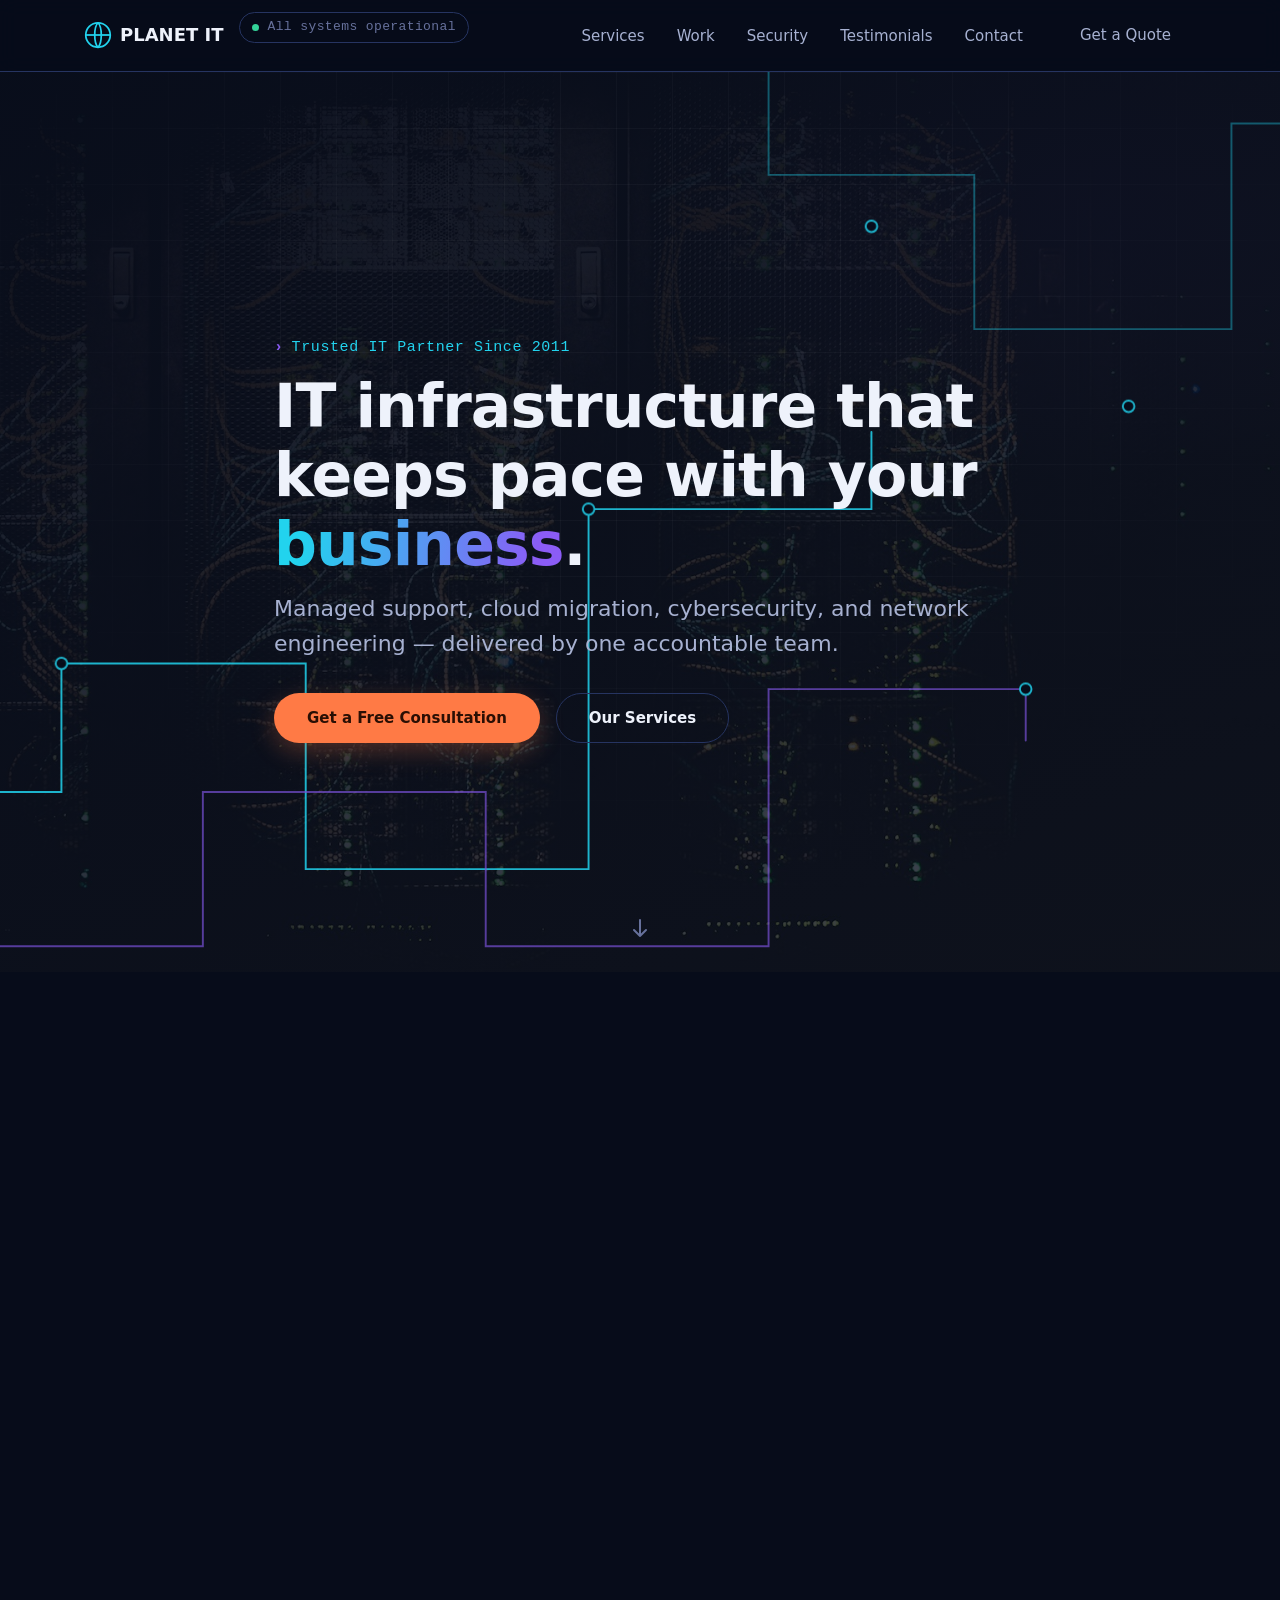
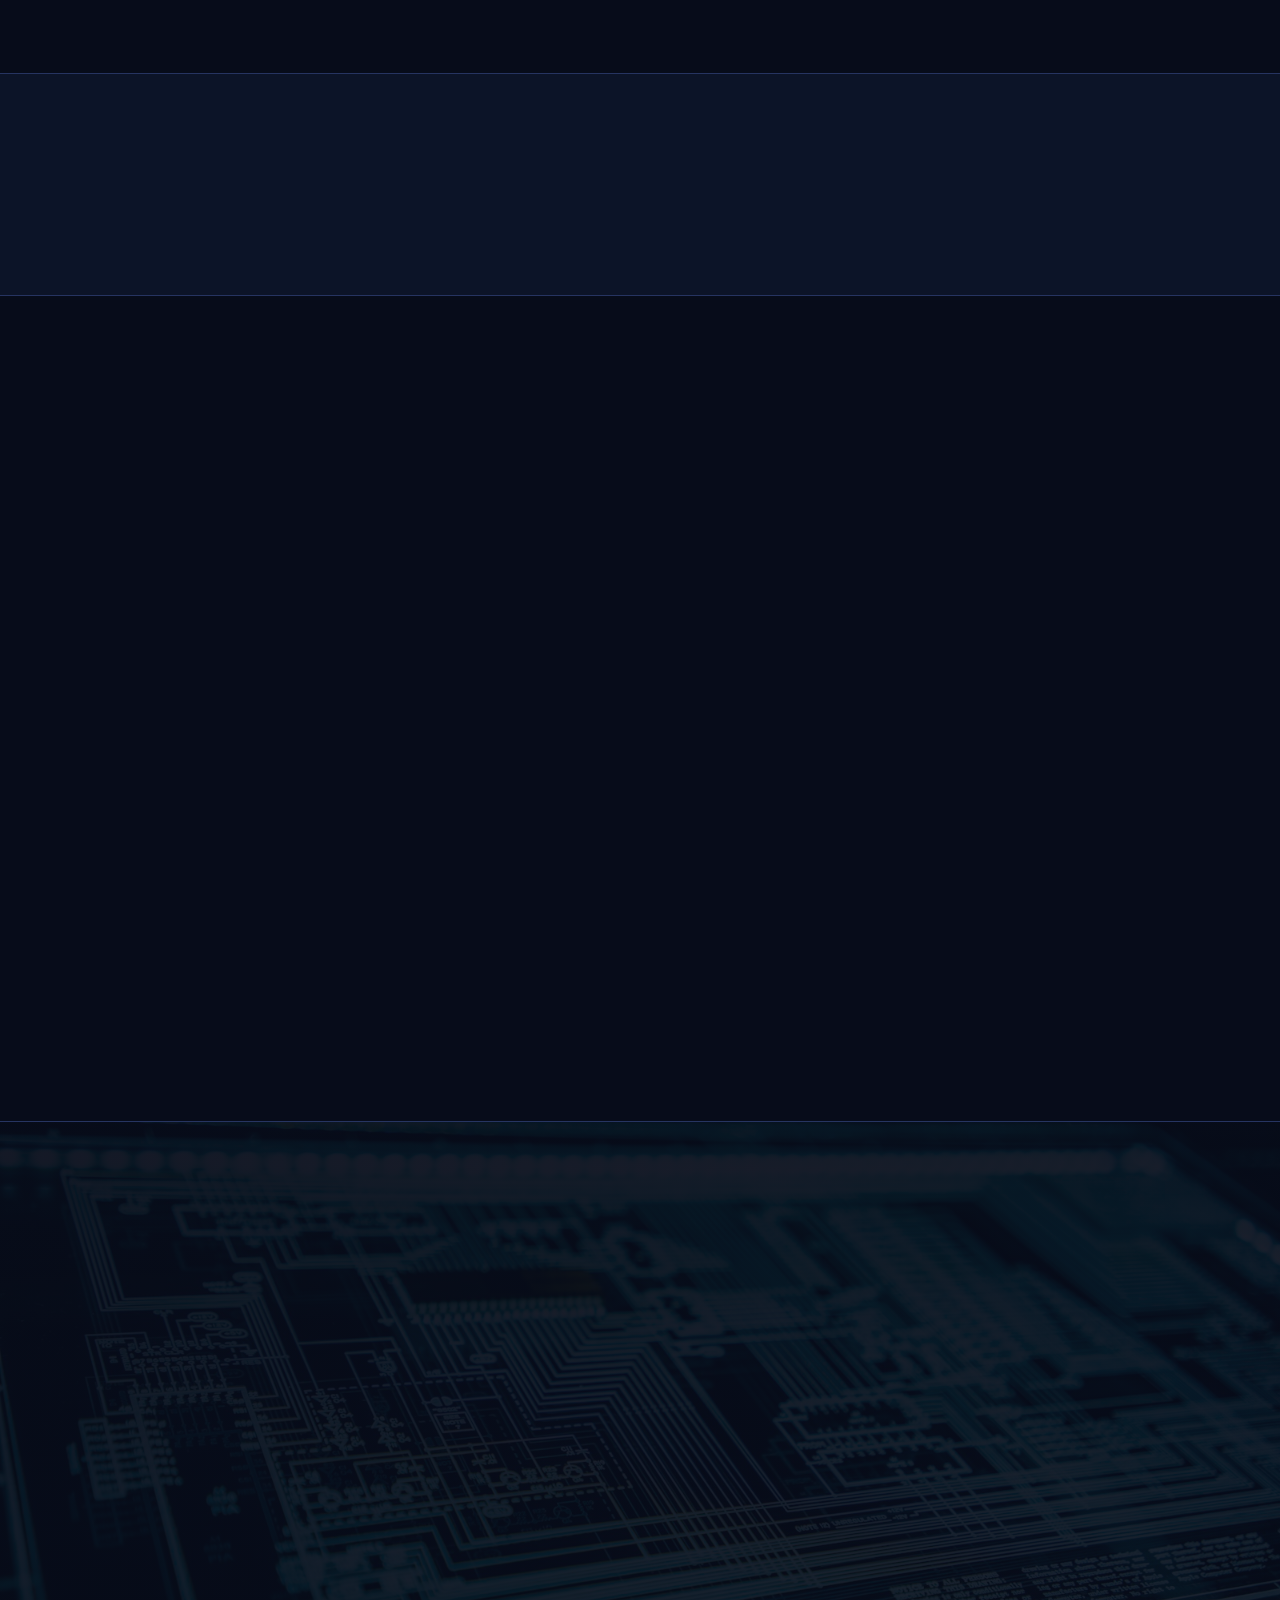
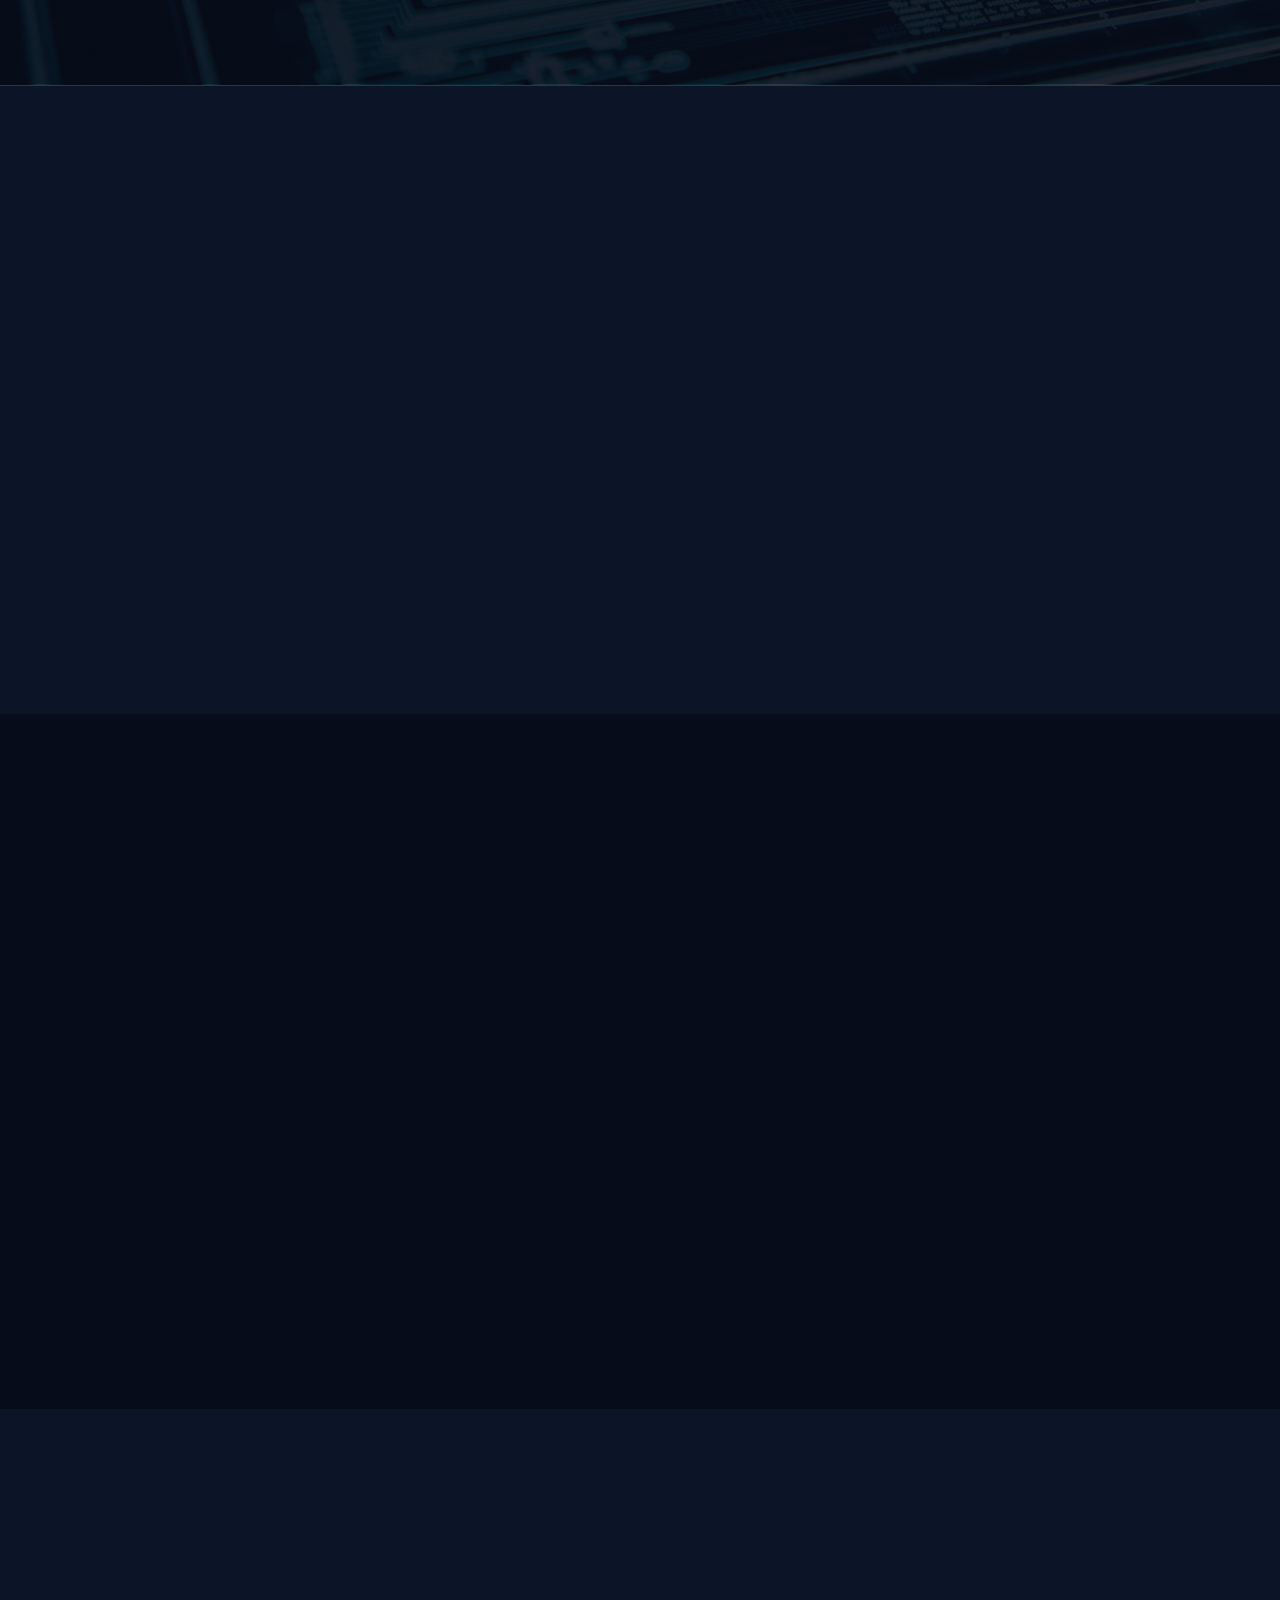
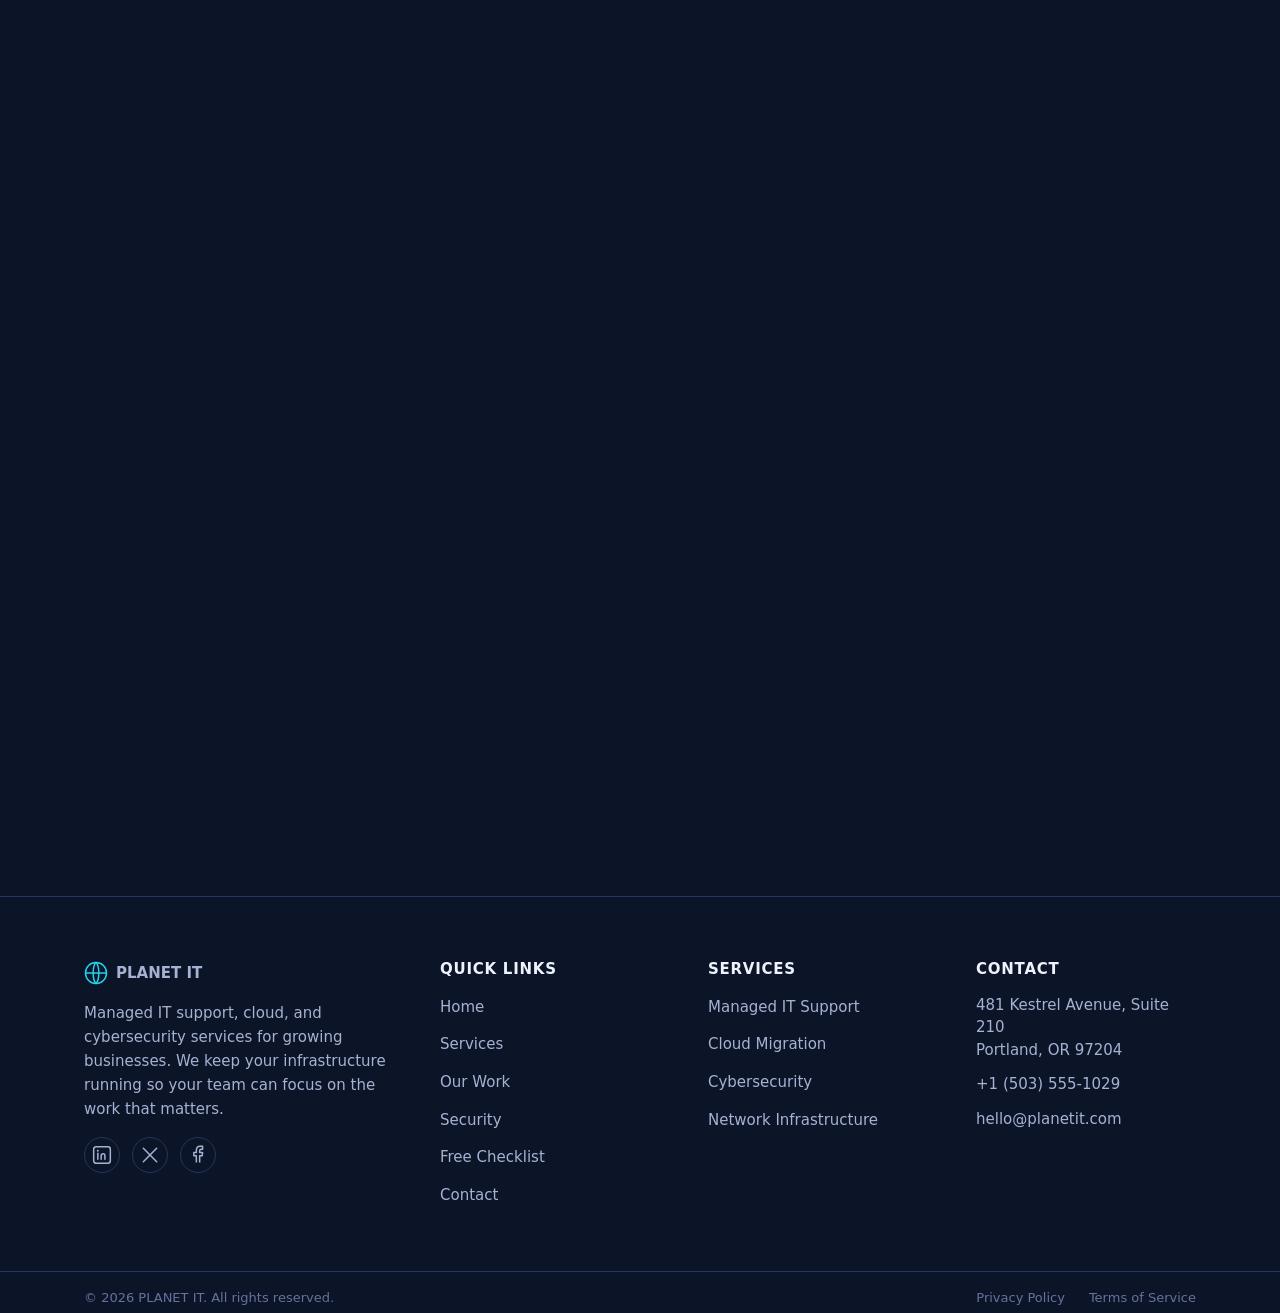
==== commit 9500f779: "Revamp site design: new color scheme, animations, IT photography - New cyan/violet/coral color syste" ====
--- a/index.html
+++ b/index.html
@@ -5,6 +5,7 @@
   <meta name="viewport" content="width=device-width, initial-scale=1.0">
   <title>PLANET IT | Managed IT Support, Cloud &amp; Cybersecurity Services</title>
   <meta name="description" content="PLANET IT provides managed IT support, cloud migration, cybersecurity, and network infrastructure services for growing businesses. Get a free consultation today.">
+  <link rel="canonical" href="https://thisisrey116.github.io/workflow/">
 
   <!-- Open Graph -->
   <meta property="og:type" content="website">
@@ -12,12 +13,50 @@
   <meta property="og:description" content="Managed IT support, cloud migration, cybersecurity, and network infrastructure for growing businesses.">
   <meta property="og:site_name" content="PLANET IT">
   <meta property="og:locale" content="en_US">
+  <meta property="og:url" content="https://thisisrey116.github.io/workflow/">
+  <meta property="og:image" content="https://thisisrey116.github.io/workflow/assets/photos/hero-datacenter.jpg">
+
+  <!-- Twitter -->
+  <meta name="twitter:card" content="summary_large_image">
+  <meta name="twitter:title" content="PLANET IT | Managed IT Support, Cloud & Cybersecurity Services">
+  <meta name="twitter:description" content="Managed IT support, cloud migration, cybersecurity, and network infrastructure for growing businesses.">
+  <meta name="twitter:image" content="https://thisisrey116.github.io/workflow/assets/photos/hero-datacenter.jpg">
+
+  <meta name="referrer" content="strict-origin-when-cross-origin">
+  <meta http-equiv="Content-Security-Policy" content="default-src 'self'; style-src 'self' https://fonts.googleapis.com; font-src https://fonts.gstatic.com; img-src 'self' data:; script-src 'self'; connect-src 'self' https://example.com; base-uri 'self'; form-action 'self' https://example.com">
+
+  <link rel="icon" href="favicon.svg" type="image/svg+xml">
 
   <link rel="preconnect" href="https://fonts.googleapis.com">
   <link rel="preconnect" href="https://fonts.gstatic.com" crossorigin>
-  <link href="https://fonts.googleapis.com/css2?family=Inter:wght@400;500;600;700;800&display=swap" rel="stylesheet">
+  <link href="https://fonts.googleapis.com/css2?family=Inter:wght@400;500;600;700;800&amp;family=Space+Grotesk:wght@500;600;700&amp;family=JetBrains+Mono:wght@400;500&amp;display=swap" rel="stylesheet">
+
+  <link rel="preload" as="image" href="assets/photos/hero-datacenter.jpg">
 
   <link rel="stylesheet" href="styles.css">
+
+  <script type="application/ld+json">
+  {
+    "@context": "https://schema.org",
+    "@type": "ProfessionalService",
+    "name": "PLANET IT",
+    "description": "Managed IT support, cloud migration, cybersecurity, and network infrastructure services for growing businesses.",
+    "url": "https://thisisrey116.github.io/workflow/",
+    "image": "https://thisisrey116.github.io/workflow/assets/photos/hero-datacenter.jpg",
+    "telephone": "+1-503-555-1029",
+    "email": "hello@planetit.com",
+    "address": {
+      "@type": "PostalAddress",
+      "streetAddress": "481 Kestrel Avenue, Suite 210",
+      "addressLocality": "Portland",
+      "addressRegion": "OR",
+      "postalCode": "97204",
+      "addressCountry": "US"
+    },
+    "areaServed": "US",
+    "priceRange": "$$"
+  }
+  </script>
 </head>
 <body>
 
@@ -38,6 +77,8 @@
         <span class="logo-text">PLANET&nbsp;IT</span>
       </a>
 
+      <p class="status-pill"><span class="status-dot" aria-hidden="true"></span>All systems operational</p>
+
       <button class="nav-toggle" id="navToggle" aria-controls="primaryNav" aria-expanded="false" aria-label="Toggle navigation menu">
         <span class="nav-toggle-bar"></span>
         <span class="nav-toggle-bar"></span>
@@ -46,6 +87,8 @@
 
       <ul class="nav-links" id="primaryNav">
         <li><a href="#services">Services</a></li>
+        <li><a href="#work">Work</a></li>
+        <li><a href="#security">Security</a></li>
         <li><a href="#testimonials">Testimonials</a></li>
         <li><a href="#enquiry">Contact</a></li>
         <li><a href="#enquiry" class="btn btn-nav">Get a Quote</a></li>
@@ -57,11 +100,24 @@
 
     <!-- ============ HERO ============ -->
     <section class="hero" aria-labelledby="hero-heading">
-      <div class="hero-bg" aria-hidden="true"></div>
+      <div class="hero-photo" aria-hidden="true"></div>
+
+      <svg class="hero-circuit" viewBox="0 0 1200 700" preserveAspectRatio="xMidYMid slice" aria-hidden="true" focusable="false">
+        <path class="circuit-path path-a" d="M -20 560 L 150 560 L 150 460 L 340 460 L 340 620 L 560 620 L 560 340 L 780 340 L 780 120 L 980 120 L 980 260 L 1220 260" />
+        <path class="circuit-path path-b" d="M -20 680 L 260 680 L 260 560 L 480 560 L 480 680 L 700 680 L 700 480 L 900 480 L 900 620 L 1220 620" />
+        <path class="circuit-path path-c" d="M 700 -20 L 700 80 L 860 80 L 860 200 L 1060 200 L 1060 40 L 1220 40" />
+        <circle class="circuit-node n1" cx="150" cy="460" r="4.5" />
+        <circle class="circuit-node n2" cx="560" cy="340" r="4.5" />
+        <circle class="circuit-node n3" cx="780" cy="120" r="4.5" />
+        <circle class="circuit-node n4" cx="980" cy="260" r="4.5" />
+        <circle class="circuit-node n5" cx="900" cy="480" r="4.5" />
+        <circle class="circuit-packet" r="4" />
+      </svg>
+
       <div class="container hero-inner">
         <p class="eyebrow fade-in">Trusted IT Partner Since 2011</p>
         <h1 id="hero-heading" class="hero-title fade-in">
-          IT infrastructure that keeps pace with your business.
+          IT infrastructure that keeps pace with your <span class="accent-word">business</span>.
         </h1>
         <p class="hero-subheading fade-in">
           Managed support, cloud migration, cybersecurity, and network engineering — delivered by one accountable team.
@@ -137,6 +193,138 @@
             <h3>Network Infrastructure</h3>
             <p>Design, installation, and maintenance of switching, wireless, and connectivity built to scale with you.</p>
           </article>
+        </div>
+      </div>
+    </section>
+
+    <!-- ============ STATS ============ -->
+    <section class="stats" aria-label="PLANET IT by the numbers">
+      <div class="container stats-grid">
+        <div class="fade-in">
+          <p class="stat-value" data-count-to="500" data-suffix="+">0</p>
+          <p class="stat-label">Endpoints Protected</p>
+        </div>
+        <div class="fade-in">
+          <p class="stat-value" data-count-to="99.98" data-decimals="2" data-suffix="%">0</p>
+          <p class="stat-label">Uptime SLA</p>
+        </div>
+        <div class="fade-in">
+          <p class="stat-value" data-static="24/7">24/7</p>
+          <p class="stat-label">Monitoring &amp; Response</p>
+        </div>
+        <div class="fade-in">
+          <p class="stat-value" data-count-to="15" data-prefix="&lt;" data-suffix="min">0</p>
+          <p class="stat-label">Avg. Response Time</p>
+        </div>
+      </div>
+    </section>
+
+    <!-- ============ GALLERY / OUR WORK ============ -->
+    <section class="gallery" id="work" aria-labelledby="gallery-heading">
+      <div class="container">
+        <div class="section-heading fade-in">
+          <p class="eyebrow">Behind The Screens</p>
+          <h2 id="gallery-heading">Infrastructure you can see</h2>
+          <p class="section-lead">A look at the environments our engineers build, monitor, and defend every day.</p>
+        </div>
+
+        <div class="gallery-grid">
+          <figure class="gallery-card fade-in photo-reveal">
+            <div class="gallery-photo-wrap">
+              <img src="assets/photos/gallery-network.jpg" alt="Close-up of a structured network patch panel with labeled ethernet cabling" width="1000" height="750" loading="lazy" decoding="async">
+            </div>
+            <figcaption class="gallery-caption">
+              <h3>Network Infrastructure</h3>
+              <p>Every run labeled, tested, and documented — no mystery cabling left for the next engineer to untangle.</p>
+            </figcaption>
+          </figure>
+
+          <figure class="gallery-card fade-in photo-reveal">
+            <div class="gallery-photo-wrap">
+              <img src="assets/photos/gallery-monitoring.jpg" alt="IT engineer walking through a server room aisle reviewing infrastructure status on a tablet" width="1000" height="750" loading="lazy" decoding="async">
+            </div>
+            <figcaption class="gallery-caption">
+              <h3>24/7 Monitoring</h3>
+              <p>Real engineers watching real dashboards — round-the-clock eyes on your environment, not just alerts in an inbox.</p>
+            </figcaption>
+          </figure>
+
+          <figure class="gallery-card fade-in photo-reveal">
+            <div class="gallery-photo-wrap">
+              <img src="assets/photos/gallery-cybersecurity.jpg" alt="Streams of code on a dark terminal screen representing threat detection and log analysis" width="1000" height="750" loading="lazy" decoding="async">
+            </div>
+            <figcaption class="gallery-caption">
+              <h3>Threat Detection</h3>
+              <p>Continuous log analysis and anomaly detection aligned to recognized security frameworks.</p>
+            </figcaption>
+          </figure>
+        </div>
+      </div>
+    </section>
+
+    <!-- ============ TRUST / SECURITY ============ -->
+    <section class="trust" id="security" aria-labelledby="trust-heading">
+      <div class="container">
+        <div class="section-heading fade-in">
+          <p class="eyebrow">How We Protect You</p>
+          <h2 id="trust-heading">Security-first by design</h2>
+          <p class="section-lead">Every engagement is built on defense-in-depth — layered controls, not a single point of failure. Here's what that looks like in practice.</p>
+        </div>
+
+        <div class="trust-grid">
+          <div class="trust-item fade-in">
+            <div class="trust-icon" aria-hidden="true">
+              <svg viewBox="0 0 48 48" width="24" height="24" fill="none">
+                <path d="M24 6L40 12V22C40 32 33.5 39.5 24 42C14.5 39.5 8 32 8 22V12L24 6Z" stroke="currentColor" stroke-width="2.5" stroke-linejoin="round"/>
+                <rect x="18" y="21" width="12" height="10" rx="1.5" stroke="currentColor" stroke-width="2.2"/>
+                <path d="M20.5 21V18C20.5 15.5 22 14 24 14C26 14 27.5 15.5 27.5 18V21" stroke="currentColor" stroke-width="2.2"/>
+              </svg>
+            </div>
+            <div>
+              <h3>Zero Trust Architecture</h3>
+              <p>Every request verified explicitly — no implicit trust based on network location alone.</p>
+            </div>
+          </div>
+
+          <div class="trust-item fade-in">
+            <div class="trust-icon" aria-hidden="true">
+              <svg viewBox="0 0 48 48" width="24" height="24" fill="none">
+                <path d="M6 24C10 15 17 10 24 10C31 10 38 15 42 24C38 33 31 38 24 38C17 38 10 33 6 24Z" stroke="currentColor" stroke-width="2.5" stroke-linejoin="round"/>
+                <circle cx="24" cy="24" r="6" stroke="currentColor" stroke-width="2.5"/>
+              </svg>
+            </div>
+            <div>
+              <h3>24/7 Threat Monitoring</h3>
+              <p>Continuous log analysis and alerting so incidents are caught in minutes, not months.</p>
+            </div>
+          </div>
+
+          <div class="trust-item fade-in">
+            <div class="trust-icon" aria-hidden="true">
+              <svg viewBox="0 0 48 48" width="24" height="24" fill="none">
+                <path d="M14 34C9 34 6 30.8 6 27C6 23.4 8.8 20.4 12.4 20.1C13.3 14.9 17.9 11 23.3 11C28.8 11 33.4 15 34.2 20.3C38.4 20.9 42 24.5 42 29C42 32.9 38.9 36 35 36H14V34Z" stroke="currentColor" stroke-width="2.5" stroke-linejoin="round"/>
+                <rect x="19" y="24" width="10" height="8" rx="1.3" stroke="currentColor" stroke-width="2.1"/>
+                <path d="M21 24V22C21 20.3 22.3 19 24 19C25.7 19 27 20.3 27 22V24" stroke="currentColor" stroke-width="2.1"/>
+              </svg>
+            </div>
+            <div>
+              <h3>Encrypted Backups &amp; Recovery</h3>
+              <p>Encrypted, air-gapped backup copies and tested recovery plans — because backups you've never restored aren't a plan.</p>
+            </div>
+          </div>
+
+          <div class="trust-item fade-in">
+            <div class="trust-icon" aria-hidden="true">
+              <svg viewBox="0 0 48 48" width="24" height="24" fill="none">
+                <circle cx="24" cy="16" r="7" stroke="currentColor" stroke-width="2.5"/>
+                <path d="M10 40C10 32 16.3 27 24 27C31.7 27 38 32 38 40" stroke="currentColor" stroke-width="2.5" stroke-linecap="round"/>
+              </svg>
+            </div>
+            <div>
+              <h3>Security Awareness Training</h3>
+              <p>Ongoing phishing simulations and staff training — most breaches start with a person, not a firewall.</p>
+            </div>
+          </div>
         </div>
       </div>
     </section>
@@ -195,6 +383,90 @@
             <button type="button" class="carousel-btn" id="nextTestimonial" aria-label="Next testimonial">
               <svg width="18" height="18" viewBox="0 0 24 24" fill="none" aria-hidden="true"><path d="M9 6L15 12L9 18" stroke="currentColor" stroke-width="2.5" stroke-linecap="round" stroke-linejoin="round"/></svg>
             </button>
+          </div>
+        </div>
+      </div>
+    </section>
+
+    <!-- ============ LEAD MAGNET ============ -->
+    <section class="lead-magnet" id="checklist" aria-labelledby="lead-magnet-heading">
+      <div class="container lead-magnet-grid">
+        <div class="lead-magnet-copy fade-in">
+          <p class="eyebrow">Free Download</p>
+          <h2 id="lead-magnet-heading">The 10-Point IT Security Checklist</h2>
+          <p class="section-lead">The same baseline our engineers check on day one with every new client. Ten items, no jargon, work through it this afternoon.</p>
+
+          <ul class="lead-magnet-list">
+            <li>
+              <svg width="18" height="18" viewBox="0 0 24 24" fill="none" aria-hidden="true"><path d="M5 13L9.5 17.5L19 7" stroke="currentColor" stroke-width="2.5" stroke-linecap="round" stroke-linejoin="round"/></svg>
+              Multi-factor authentication coverage check
+            </li>
+            <li>
+              <svg width="18" height="18" viewBox="0 0 24 24" fill="none" aria-hidden="true"><path d="M5 13L9.5 17.5L19 7" stroke="currentColor" stroke-width="2.5" stroke-linecap="round" stroke-linejoin="round"/></svg>
+              Backup &amp; recovery verification steps
+            </li>
+            <li>
+              <svg width="18" height="18" viewBox="0 0 24 24" fill="none" aria-hidden="true"><path d="M5 13L9.5 17.5L19 7" stroke="currentColor" stroke-width="2.5" stroke-linecap="round" stroke-linejoin="round"/></svg>
+              Patch management &amp; end-of-life software audit
+            </li>
+            <li>
+              <svg width="18" height="18" viewBox="0 0 24 24" fill="none" aria-hidden="true"><path d="M5 13L9.5 17.5L19 7" stroke="currentColor" stroke-width="2.5" stroke-linecap="round" stroke-linejoin="round"/></svg>
+              Least-privilege access review template
+            </li>
+            <li>
+              <svg width="18" height="18" viewBox="0 0 24 24" fill="none" aria-hidden="true"><path d="M5 13L9.5 17.5L19 7" stroke="currentColor" stroke-width="2.5" stroke-linecap="round" stroke-linejoin="round"/></svg>
+              Incident response quick-reference card
+            </li>
+          </ul>
+
+          <div class="lead-magnet-form-wrap">
+            <form id="leadMagnetForm" class="lead-magnet-form" novalidate>
+              <div class="honeypot" aria-hidden="true">
+                <label for="lm-website">Website</label>
+                <input type="text" id="lm-website" name="lm-website" tabindex="-1" autocomplete="off">
+              </div>
+
+              <div class="form-row-inline">
+                <input type="email" id="lm-email" name="email" required placeholder="you@company.com" autocomplete="email" aria-label="Email address" aria-describedby="lm-email-error">
+                <button type="submit" class="btn btn-primary" id="leadMagnetSubmit">
+                  <span class="btn-label">Send Me the Checklist</span>
+                  <span class="btn-spinner" aria-hidden="true"></span>
+                </button>
+              </div>
+              <p class="field-error" id="lm-email-error" role="alert"></p>
+              <p class="lead-magnet-privacy">Submitted over HTTPS. We never sell or share your email. Unsubscribe anytime.</p>
+            </form>
+
+            <div class="lead-magnet-success" id="leadMagnetSuccess" hidden>
+              <p><strong>You're in.</strong> Grab your copy below — we've also sent a link to your inbox.</p>
+              <a href="resources/it-security-checklist.html" class="btn btn-ghost" target="_blank" rel="noopener noreferrer">Download the Checklist</a>
+            </div>
+          </div>
+        </div>
+
+        <div class="lead-magnet-visual fade-in" aria-hidden="true">
+          <div class="checklist-mock">
+            <p class="checklist-mock-title">it-security-checklist.pdf</p>
+            <div class="checklist-mock-row">
+              <svg width="16" height="16" viewBox="0 0 24 24" fill="none"><rect x="3" y="3" width="18" height="18" rx="3" stroke="currentColor" stroke-width="2"/><path d="M7 12L10.5 15.5L17 8.5" stroke="currentColor" stroke-width="2" stroke-linecap="round" stroke-linejoin="round"/></svg>
+              Enable MFA on all admin accounts
+            </div>
+            <div class="checklist-mock-row">
+              <svg width="16" height="16" viewBox="0 0 24 24" fill="none"><rect x="3" y="3" width="18" height="18" rx="3" stroke="currentColor" stroke-width="2"/><path d="M7 12L10.5 15.5L17 8.5" stroke="currentColor" stroke-width="2" stroke-linecap="round" stroke-linejoin="round"/></svg>
+              Test your last backup restore
+            </div>
+            <div class="checklist-mock-row">
+              <svg width="16" height="16" viewBox="0 0 24 24" fill="none"><rect x="3" y="3" width="18" height="18" rx="3" stroke="currentColor" stroke-width="2"/><path d="M7 12L10.5 15.5L17 8.5" stroke="currentColor" stroke-width="2" stroke-linecap="round" stroke-linejoin="round"/></svg>
+              Audit admin &amp; shared accounts
+            </div>
+            <div class="checklist-mock-row">
+              <svg width="16" height="16" viewBox="0 0 24 24" fill="none"><rect x="3" y="3" width="18" height="18" rx="3" stroke="currentColor" stroke-width="2"/></svg>
+              Review firewall rule set
+            </div>
+            <div class="checklist-mock-row">
+              <svg width="16" height="16" viewBox="0 0 24 24" fill="none"><rect x="3" y="3" width="18" height="18" rx="3" stroke="currentColor" stroke-width="2"/></svg>
+              Confirm offboarding revokes access
+            </div>
           </div>
         </div>
       </div>
@@ -270,6 +542,11 @@
               <span class="btn-label">Send Enquiry</span>
               <span class="btn-spinner" aria-hidden="true"></span>
             </button>
+
+            <p class="trust-note">
+              <svg width="14" height="14" viewBox="0 0 24 24" fill="none" aria-hidden="true"><rect x="5" y="11" width="14" height="9" rx="1.5" stroke="currentColor" stroke-width="2"/><path d="M8 11V8C8 5.8 9.8 4 12 4C14.2 4 16 5.8 16 8V11" stroke="currentColor" stroke-width="2"/></svg>
+              Submitted over HTTPS. We never sell or share your information.
+            </p>
           </form>
 
           <div class="enquiry-success" id="enquirySuccess" hidden tabindex="-1">
@@ -316,7 +593,9 @@
         <ul>
           <li><a href="#top">Home</a></li>
           <li><a href="#services">Services</a></li>
-          <li><a href="#testimonials">Testimonials</a></li>
+          <li><a href="#work">Our Work</a></li>
+          <li><a href="#security">Security</a></li>
+          <li><a href="#checklist">Free Checklist</a></li>
           <li><a href="#enquiry">Contact</a></li>
         </ul>
       </nav>
@@ -336,7 +615,7 @@
         <ul class="footer-contact">
           <li>481 Kestrel Avenue, Suite 210<br>Portland, OR 97204</li>
           <li><a href="tel:+15035551029">+1 (503) 555-1029</a></li>
-          <li><a href="mailto:hello@planetit.example">hello@planetit.com</a></li>
+          <li><a href="mailto:hello@planetit.com">hello@planetit.com</a></li>
         </ul>
       </div>
     </div>
--- a/styles.css
+++ b/styles.css
@@ -2,24 +2,32 @@
    PLANET IT — Design Tokens
    ========================================================================== */
 :root {
-  /* Colors — deep navy base, electric amber accent, cool slate neutrals */
-  --color-bg: #0b1220;
-  --color-bg-alt: #0f1830;
-  --color-surface: #141d38;
-  --color-surface-alt: #1a2444;
-  --color-border: #2a3559;
-  --color-text: #eef1fa;
-  --color-text-muted: #a6b0cc;
-  --color-text-faint: #6f7aa0;
-  --color-accent: #f5a524;
-  --color-accent-hover: #ffb84d;
-  --color-accent-contrast: #1a1204;
-  --color-teal: #35d0c0;
-  --color-success: #35d08a;
-  --color-error: #ff6b6b;
-
-  /* Light-on-page surfaces (form / footer bg variants use same dark palette — single confident direction) */
-  --color-focus-ring: #f5a524;
+  /* Colors — deep signal-blue base, dual cyan/violet network accents, warm CTA */
+  --color-bg: #070c1a;
+  --color-bg-alt: #0c1428;
+  --color-surface: #101a35;
+  --color-surface-alt: #16224a;
+  --color-border: #263461;
+  --color-text: #eef2fb;
+  --color-text-muted: #a7b1d1;
+  --color-text-faint: #67719c;
+
+  --color-accent: #22d3ee;
+  --color-accent-hover: #67e8f9;
+  --color-accent-contrast: #052027;
+  --color-accent-soft: rgba(34, 211, 238, 0.14);
+
+  --color-violet: #8b5cf6;
+  --color-violet-soft: rgba(139, 92, 246, 0.16);
+
+  --color-cta: #ff7a45;
+  --color-cta-hover: #ff9466;
+  --color-cta-contrast: #2a0f04;
+
+  --color-success: #34d399;
+  --color-error: #f87171;
+
+  --color-focus-ring: #22d3ee;
 
   /* Spacing scale */
   --space-1: 0.25rem;
@@ -41,12 +49,16 @@
 
   /* Shadows */
   --shadow-sm: 0 1px 2px rgba(0, 0, 0, 0.24);
-  --shadow-md: 0 8px 24px rgba(0, 0, 0, 0.32);
-  --shadow-lg: 0 20px 48px rgba(0, 0, 0, 0.4);
-  --shadow-accent: 0 8px 24px rgba(245, 165, 36, 0.25);
-
-  /* Type scale */
+  --shadow-md: 0 8px 24px rgba(0, 0, 0, 0.36);
+  --shadow-lg: 0 20px 48px rgba(0, 0, 0, 0.46);
+  --shadow-accent: 0 8px 24px rgba(255, 122, 69, 0.28);
+  --shadow-cyan: 0 0 0 1px rgba(34, 211, 238, 0.4), 0 8px 24px rgba(34, 211, 238, 0.16);
+
+  /* Type */
   --font-sans: 'Inter', system-ui, -apple-system, "Segoe UI", Roboto, Helvetica, Arial, sans-serif;
+  --font-display: 'Space Grotesk', 'Inter', system-ui, -apple-system, "Segoe UI", sans-serif;
+  --font-mono: 'JetBrains Mono', ui-monospace, SFMono-Regular, Menlo, Consolas, monospace;
+
   --fs-xs: 0.8125rem;
   --fs-sm: 0.9375rem;
   --fs-base: 1rem;
@@ -87,9 +99,10 @@
 
 h1, h2, h3, h4 {
   margin: 0 0 var(--space-3);
-  line-height: 1.2;
-  font-weight: 700;
-  letter-spacing: -0.01em;
+  line-height: 1.15;
+  font-family: var(--font-display);
+  font-weight: 600;
+  letter-spacing: -0.015em;
 }
 
 p { margin: 0 0 var(--space-4); color: var(--color-text-muted); }
@@ -109,12 +122,14 @@
   padding-inline: var(--space-5);
 }
 
+main [id] { scroll-margin-top: 90px; }
+
 .skip-link {
   position: absolute;
   left: -9999px;
   top: 0;
-  background: var(--color-accent);
-  color: var(--color-accent-contrast);
+  background: var(--color-cta);
+  color: var(--color-cta-contrast);
   padding: var(--space-3) var(--space-4);
   z-index: 1000;
   border-radius: var(--radius-sm);
@@ -157,11 +172,11 @@
 .btn:active { transform: translateY(0); }
 
 .btn-primary {
-  background: var(--color-accent);
-  color: var(--color-accent-contrast);
+  background: var(--color-cta);
+  color: var(--color-cta-contrast);
   box-shadow: var(--shadow-accent);
 }
-.btn-primary:hover { background: var(--color-accent-hover); }
+.btn-primary:hover { background: var(--color-cta-hover); }
 
 .btn-ghost {
   background: transparent;
@@ -182,7 +197,7 @@
   position: sticky;
   top: 0;
   z-index: 100;
-  background: rgba(11, 18, 32, 0.85);
+  background: rgba(7, 12, 26, 0.85);
   backdrop-filter: blur(10px);
   border-bottom: 1px solid var(--color-border);
 }
@@ -195,17 +210,47 @@
   align-items: center;
   justify-content: space-between;
   position: relative;
+  gap: var(--space-4);
 }
 
 .logo {
   display: inline-flex;
   align-items: center;
   gap: var(--space-2);
-  font-weight: 800;
+  font-family: var(--font-display);
+  font-weight: 700;
   font-size: var(--fs-md);
   color: var(--color-text);
 }
 .logo-mark { color: var(--color-accent); display: inline-flex; }
+
+.status-pill {
+  display: none;
+  align-items: center;
+  gap: var(--space-2);
+  font-family: var(--font-mono);
+  font-size: var(--fs-xs);
+  letter-spacing: 0.03em;
+  color: var(--color-text-faint);
+  border: 1px solid var(--color-border);
+  border-radius: var(--radius-full);
+  padding: var(--space-1) var(--space-3);
+  margin-inline-end: auto;
+}
+.status-dot {
+  width: 7px;
+  height: 7px;
+  border-radius: 50%;
+  background: var(--color-success);
+  box-shadow: 0 0 0 0 rgba(52, 211, 153, 0.6);
+  animation: statusPulse 2.4s ease-out infinite;
+  flex-shrink: 0;
+}
+@keyframes statusPulse {
+  0% { box-shadow: 0 0 0 0 rgba(52, 211, 153, 0.55); }
+  70% { box-shadow: 0 0 0 6px rgba(52, 211, 153, 0); }
+  100% { box-shadow: 0 0 0 0 rgba(52, 211, 153, 0); }
+}
 
 .nav-toggle {
   display: inline-flex;
@@ -258,45 +303,114 @@
   overflow: hidden;
 }
 
-.hero-bg {
+.hero-photo {
   position: absolute;
   inset: 0;
   z-index: 0;
-  background:
-    radial-gradient(ellipse 70% 55% at 15% 20%, rgba(245, 165, 36, 0.16), transparent 60%),
-    radial-gradient(ellipse 60% 50% at 85% 80%, rgba(53, 208, 192, 0.14), transparent 60%),
-    linear-gradient(160deg, #0b1220 0%, #0f1830 55%, #0b1220 100%);
-}
-.hero-bg::before {
+  background-image:
+    linear-gradient(160deg, rgba(7, 12, 26, 0.97) 0%, rgba(7, 12, 26, 0.90) 38%, rgba(7, 12, 26, 0.74) 100%),
+    radial-gradient(ellipse 60% 50% at 85% 15%, rgba(139, 92, 246, 0.22), transparent 60%),
+    url('assets/photos/hero-datacenter.jpg');
+  background-size: cover;
+  background-position: center;
+}
+.hero-photo::before {
   content: "";
   position: absolute;
   inset: 0;
   background-image:
-    linear-gradient(rgba(255,255,255,0.035) 1px, transparent 1px),
-    linear-gradient(90deg, rgba(255,255,255,0.035) 1px, transparent 1px);
+    linear-gradient(rgba(255,255,255,0.03) 1px, transparent 1px),
+    linear-gradient(90deg, rgba(255,255,255,0.03) 1px, transparent 1px);
   background-size: 56px 56px;
   mask-image: radial-gradient(ellipse 80% 80% at 50% 30%, black 30%, transparent 75%);
 }
 
+.hero-circuit {
+  position: absolute;
+  inset: 0;
+  z-index: 1;
+  width: 100%;
+  height: 100%;
+  overflow: visible;
+  opacity: 0.85;
+}
+.circuit-path {
+  fill: none;
+  stroke-width: 1.5;
+  stroke-linecap: round;
+  stroke-dasharray: 1400;
+  stroke-dashoffset: 1400;
+  animation: drawCircuit 2.6s cubic-bezier(0.4, 0, 0.2, 1) forwards;
+}
+.circuit-path.path-a { stroke: var(--color-accent); animation-delay: 0.1s; }
+.circuit-path.path-b { stroke: var(--color-violet); animation-delay: 0.5s; opacity: 0.7; }
+.circuit-path.path-c { stroke: var(--color-accent); animation-delay: 0.9s; opacity: 0.45; }
+@keyframes drawCircuit {
+  to { stroke-dashoffset: 0; }
+}
+.circuit-node {
+  fill: var(--color-bg);
+  stroke: var(--color-accent);
+  stroke-width: 1.5;
+  opacity: 0;
+  animation: nodeIn 0.5s ease forwards;
+}
+.circuit-node.n1 { animation-delay: 1.1s; }
+.circuit-node.n2 { animation-delay: 1.5s; }
+.circuit-node.n3 { animation-delay: 1.9s; }
+.circuit-node.n4 { animation-delay: 2.3s; }
+.circuit-node.n5 { animation-delay: 2.7s; }
+@keyframes nodeIn {
+  to { opacity: 1; }
+}
+.circuit-packet {
+  fill: var(--color-accent);
+  offset-path: path('M -20 560 L 150 560 L 150 460 L 340 460 L 340 620 L 560 620 L 560 340 L 780 340 L 780 120 L 980 120 L 980 260 L 1220 260');
+  offset-rotate: 0deg;
+  animation: travelPacket 6s linear infinite;
+  animation-delay: 2.6s;
+  filter: drop-shadow(0 0 4px var(--color-accent));
+}
+@keyframes travelPacket {
+  0% { offset-distance: 0%; opacity: 0; }
+  5% { opacity: 1; }
+  95% { opacity: 1; }
+  100% { offset-distance: 100%; opacity: 0; }
+}
+
 .hero-inner {
   position: relative;
-  z-index: 1;
+  z-index: 2;
   max-width: 780px;
   padding-block: var(--space-9) var(--space-8);
 }
 
 .eyebrow {
   color: var(--color-accent);
+  font-family: var(--font-mono);
+  font-weight: 500;
+  font-size: var(--fs-sm);
+  letter-spacing: 0.04em;
+  margin-bottom: var(--space-3);
+  display: inline-flex;
+  align-items: center;
+  gap: var(--space-2);
+}
+.eyebrow::before {
+  content: "›";
+  color: var(--color-violet);
   font-weight: 700;
-  font-size: var(--fs-sm);
-  letter-spacing: 0.06em;
-  text-transform: uppercase;
-  margin-bottom: var(--space-3);
 }
 
 .hero-title {
   font-size: var(--fs-2xl);
   color: var(--color-text);
+}
+.hero-title .accent-word {
+  background: linear-gradient(100deg, var(--color-accent) 10%, var(--color-violet) 90%);
+  -webkit-background-clip: text;
+  background-clip: text;
+  color: transparent;
 }
 
 .hero-subheading {
@@ -316,6 +430,7 @@
   bottom: var(--space-6);
   left: 50%;
   transform: translateX(-50%);
+  z-index: 2;
   color: var(--color-text-faint);
   animation: bob 2.2s ease-in-out infinite;
 }
@@ -355,7 +470,7 @@
 .service-card:hover {
   transform: translateY(-4px);
   border-color: var(--color-accent);
-  box-shadow: var(--shadow-md);
+  box-shadow: var(--shadow-cyan);
 }
 
 .service-icon {
@@ -368,10 +483,123 @@
   justify-content: center;
   background: var(--color-surface-alt);
   border-radius: var(--radius-md);
+  transition: transform var(--transition-med), color var(--transition-med);
+}
+.service-card:hover .service-icon {
+  color: var(--color-violet);
+  transform: rotate(-6deg) scale(1.05);
 }
 
 .service-card h3 { font-size: var(--fs-md); }
 .service-card p { margin-bottom: 0; font-size: var(--fs-sm); }
+
+/* ==========================================================================
+   Stats
+   ========================================================================== */
+.stats { padding-block: var(--space-8); background: var(--color-bg-alt); border-block: 1px solid var(--color-border); }
+
+.stats-grid {
+  display: grid;
+  grid-template-columns: repeat(2, 1fr);
+  gap: var(--space-6);
+  text-align: center;
+}
+
+.stat-value {
+  font-family: var(--font-mono);
+  font-size: var(--fs-3xl);
+  font-weight: 500;
+  background: linear-gradient(100deg, var(--color-accent), var(--color-violet));
+  -webkit-background-clip: text;
+  background-clip: text;
+  color: transparent;
+  line-height: 1;
+  margin-bottom: var(--space-2);
+}
+
+.stat-label {
+  font-size: var(--fs-xs);
+  color: var(--color-text-faint);
+  text-transform: uppercase;
+  letter-spacing: 0.05em;
+}
+
+/* ==========================================================================
+   Gallery ("Our Work")
+   ========================================================================== */
+.gallery { padding-block: var(--space-9); background: var(--color-bg); }
+
+.gallery-grid {
+  display: grid;
+  grid-template-columns: 1fr;
+  gap: var(--space-5);
+}
+
+.gallery-card {
+  position: relative;
+  border-radius: var(--radius-lg);
+  overflow: hidden;
+  border: 1px solid var(--color-border);
+  background: var(--color-surface);
+  transition: border-color var(--transition-med), box-shadow var(--transition-med);
+}
+.gallery-card:hover { border-color: var(--color-accent); box-shadow: var(--shadow-cyan); }
+
+.gallery-photo-wrap {
+  aspect-ratio: 4 / 3;
+  overflow: hidden;
+}
+.gallery-photo-wrap img {
+  width: 100%;
+  height: 100%;
+  object-fit: cover;
+  transition: transform 0.6s ease;
+}
+.gallery-card:hover .gallery-photo-wrap img { transform: scale(1.08); }
+
+.gallery-caption { padding: var(--space-5); }
+.gallery-caption h3 { font-size: var(--fs-md); margin-bottom: var(--space-2); }
+.gallery-caption p { font-size: var(--fs-sm); margin-bottom: 0; }
+
+.photo-reveal { transform: translateY(24px) scale(0.98); }
+.photo-reveal.is-visible { transform: none; }
+
+/* ==========================================================================
+   Trust / Security strip
+   ========================================================================== */
+.trust {
+  position: relative;
+  padding-block: var(--space-9);
+  background-image:
+    linear-gradient(160deg, rgba(7, 12, 26, 0.95), rgba(7, 12, 26, 0.9)),
+    url('assets/photos/trust-circuit.jpg');
+  background-size: cover;
+  background-position: center;
+  border-block: 1px solid var(--color-border);
+}
+
+.trust-grid {
+  display: grid;
+  grid-template-columns: 1fr;
+  gap: var(--space-6);
+  margin-top: var(--space-7);
+}
+
+.trust-item { display: flex; gap: var(--space-4); align-items: flex-start; }
+.trust-icon {
+  color: var(--color-accent);
+  flex-shrink: 0;
+  width: 44px;
+  height: 44px;
+  display: flex;
+  align-items: center;
+  justify-content: center;
+  background: var(--color-surface);
+  border: 1px solid var(--color-border);
+  border-radius: var(--radius-md);
+}
+.trust-item h3 { font-size: var(--fs-base); margin-bottom: var(--space-1); }
+.trust-item p { font-size: var(--fs-sm); margin-bottom: 0; }
 
 /* ==========================================================================
    Testimonials
@@ -409,8 +637,6 @@
   flex-grow: 1;
   margin-bottom: var(--space-5);
 }
-.testimonial-quote::before { content: "\201C"; color: var(--color-accent); }
-.testimonial-quote::after { content: "\201D"; color: var(--color-accent); }
 
 .testimonial-author {
   display: flex;
@@ -422,7 +648,7 @@
   width: 44px;
   height: 44px;
   border-radius: var(--radius-full);
-  background: var(--color-accent);
+  background: linear-gradient(135deg, var(--color-accent), var(--color-violet));
   color: var(--color-accent-contrast);
   display: inline-flex;
   align-items: center;
@@ -473,9 +699,120 @@
 .carousel-dot.active { background: var(--color-accent); transform: scale(1.2); }
 
 /* ==========================================================================
+   Lead Magnet
+   ========================================================================== */
+.lead-magnet { padding-block: var(--space-9); background: var(--color-bg); }
+
+.lead-magnet-grid {
+  display: grid;
+  grid-template-columns: 1fr;
+  gap: var(--space-8);
+  align-items: center;
+}
+
+.lead-magnet-copy .eyebrow { margin-bottom: var(--space-3); }
+.lead-magnet-copy h2 { font-size: var(--fs-xl); }
+
+.lead-magnet-list { margin: var(--space-5) 0 var(--space-6); display: flex; flex-direction: column; gap: var(--space-3); }
+.lead-magnet-list li {
+  display: flex;
+  align-items: flex-start;
+  gap: var(--space-3);
+  color: var(--color-text-muted);
+  font-size: var(--fs-sm);
+}
+.lead-magnet-list svg { color: var(--color-success); flex-shrink: 0; margin-top: 2px; }
+
+.lead-magnet-privacy {
+  font-size: var(--fs-xs);
+  color: var(--color-text-faint);
+  margin: 0;
+}
+
+.lead-magnet-visual { position: relative; }
+
+.checklist-mock {
+  position: relative;
+  z-index: 1;
+  background: var(--color-surface);
+  border: 1px solid var(--color-border);
+  border-radius: var(--radius-lg);
+  padding: var(--space-6);
+  box-shadow: var(--shadow-md);
+}
+.checklist-mock::before {
+  content: "";
+  position: absolute;
+  inset: var(--space-4) calc(-1 * var(--space-4)) calc(-1 * var(--space-4)) var(--space-4);
+  background: var(--color-surface-alt);
+  border: 1px solid var(--color-border);
+  border-radius: var(--radius-lg);
+  z-index: -1;
+  transform: rotate(-3deg);
+}
+.checklist-mock-title {
+  font-family: var(--font-mono);
+  font-size: var(--fs-xs);
+  color: var(--color-text-faint);
+  text-transform: uppercase;
+  letter-spacing: 0.05em;
+  margin-bottom: var(--space-4);
+}
+.checklist-mock-row {
+  display: flex;
+  align-items: center;
+  gap: var(--space-3);
+  padding-block: var(--space-2);
+  border-bottom: 1px dashed var(--color-border);
+  font-size: var(--fs-sm);
+  color: var(--color-text-muted);
+}
+.checklist-mock-row:last-child { border-bottom: none; }
+.checklist-mock-row svg { color: var(--color-accent); flex-shrink: 0; }
+
+.lead-magnet-form-wrap {
+  margin-top: var(--space-6);
+}
+.lead-magnet-form {
+  display: flex;
+  flex-direction: column;
+  gap: var(--space-3);
+}
+.lead-magnet-form .form-row-inline {
+  display: flex;
+  flex-direction: column;
+  gap: var(--space-3);
+}
+.lead-magnet-form input[type="email"] {
+  width: 100%;
+  padding: var(--space-3) var(--space-4);
+  background: var(--color-surface-alt);
+  border: 1.5px solid var(--color-border);
+  border-radius: var(--radius-sm);
+  color: var(--color-text);
+  font-family: inherit;
+  font-size: var(--fs-sm);
+  transition: border-color var(--transition-fast);
+}
+.lead-magnet-form input[type="email"]:focus { border-color: var(--color-accent); outline: none; }
+.lead-magnet-form input[aria-invalid="true"] { border-color: var(--color-error); }
+
+.lead-magnet-success {
+  flex-direction: column;
+  align-items: flex-start;
+  gap: var(--space-3);
+  padding: var(--space-5);
+  background: rgba(52, 211, 153, 0.08);
+  border: 1px solid rgba(52, 211, 153, 0.3);
+  border-radius: var(--radius-md);
+}
+.lead-magnet-success:not([hidden]) { display: flex; }
+.lead-magnet-success p { margin: 0; color: var(--color-text); font-size: var(--fs-sm); }
+
+/* ==========================================================================
    Enquiry Form
    ========================================================================== */
-.enquiry { padding-block: var(--space-9); background: var(--color-bg); }
+.enquiry { padding-block: var(--space-9); background: var(--color-bg-alt); }
 
 .enquiry-heading { margin-inline: auto; text-align: center; max-width: 560px; }
 .enquiry-heading .section-lead { margin-inline: auto; }
@@ -561,8 +898,18 @@
   padding: 0;
 }
 .form-status:not(:empty) { padding: var(--space-3) var(--space-4); }
-.form-status.error { background: rgba(255, 107, 107, 0.12); color: var(--color-error); border: 1px solid rgba(255, 107, 107, 0.3); }
-.form-status.info { background: rgba(53, 208, 192, 0.1); color: var(--color-teal); border: 1px solid rgba(53, 208, 192, 0.25); }
+.form-status.error { background: rgba(248, 113, 113, 0.12); color: var(--color-error); border: 1px solid rgba(248, 113, 113, 0.3); }
+.form-status.info { background: rgba(34, 211, 238, 0.1); color: var(--color-accent); border: 1px solid rgba(34, 211, 238, 0.25); }
+
+.trust-note {
+  display: flex;
+  align-items: center;
+  gap: var(--space-2);
+  font-size: var(--fs-xs);
+  color: var(--color-text-faint);
+  margin-top: var(--space-4);
+}
+.trust-note svg { color: var(--color-text-faint); flex-shrink: 0; }
 
 .btn-submit { width: 100%; position: relative; }
 .btn-spinner { display: none; }
@@ -574,8 +921,8 @@
   width: 18px;
   height: 18px;
   border-radius: 50%;
-  border: 2px solid rgba(26, 18, 4, 0.35);
-  border-top-color: var(--color-accent-contrast);
+  border: 2px solid rgba(42, 15, 4, 0.35);
+  border-top-color: var(--color-cta-contrast);
   animation: spin 0.7s linear infinite;
 }
 .btn-submit:disabled { cursor: not-allowed; opacity: 0.85; }
@@ -667,10 +1014,14 @@
 
 @media (prefers-reduced-motion: reduce) {
   html { scroll-behavior: auto; }
-  .fade-in { opacity: 1; transform: none; transition: none; }
-  .scroll-cue { animation: none; }
-  .service-card:hover { transform: none; }
+  .fade-in, .photo-reveal { opacity: 1; transform: none; transition: none; }
+  .scroll-cue, .status-dot { animation: none; }
+  .service-card:hover, .service-card:hover .service-icon { transform: none; }
   .btn:hover { transform: none; }
+  .circuit-path { animation: none; stroke-dashoffset: 0; }
+  .circuit-node { animation: none; opacity: 1; }
+  .circuit-packet { animation: none; opacity: 0; }
+  .gallery-card:hover .gallery-photo-wrap img { transform: none; }
 }
 
 /* ==========================================================================
@@ -679,6 +1030,9 @@
 @media (min-width: 480px) {
   .hero-title { font-size: var(--fs-3xl); }
   .form-row { grid-template-columns: 1fr 1fr; }
+  .lead-magnet-form .form-row-inline { flex-direction: row; }
+  .lead-magnet-form .form-row-inline input { flex: 1; }
+  .lead-magnet-form .form-row-inline button { flex-shrink: 0; }
 }
 
 /* ==========================================================================
@@ -707,6 +1061,14 @@
 
   .services-grid { grid-template-columns: repeat(2, 1fr); }
 
+  .stats-grid { grid-template-columns: repeat(4, 1fr); }
+
+  .gallery-grid { grid-template-columns: repeat(3, 1fr); }
+
+  .trust-grid { grid-template-columns: repeat(2, 1fr); }
+
+  .lead-magnet-grid { grid-template-columns: 1.1fr 1fr; }
+
   .testimonial-track {
     overflow: visible;
     scroll-snap-type: none;
@@ -725,4 +1087,5 @@
 @media (min-width: 1024px) {
   .services-grid { grid-template-columns: repeat(4, 1fr); }
   .hero-inner { padding-block: var(--space-10) var(--space-9); }
-}
+  .status-pill { display: inline-flex; }
+}
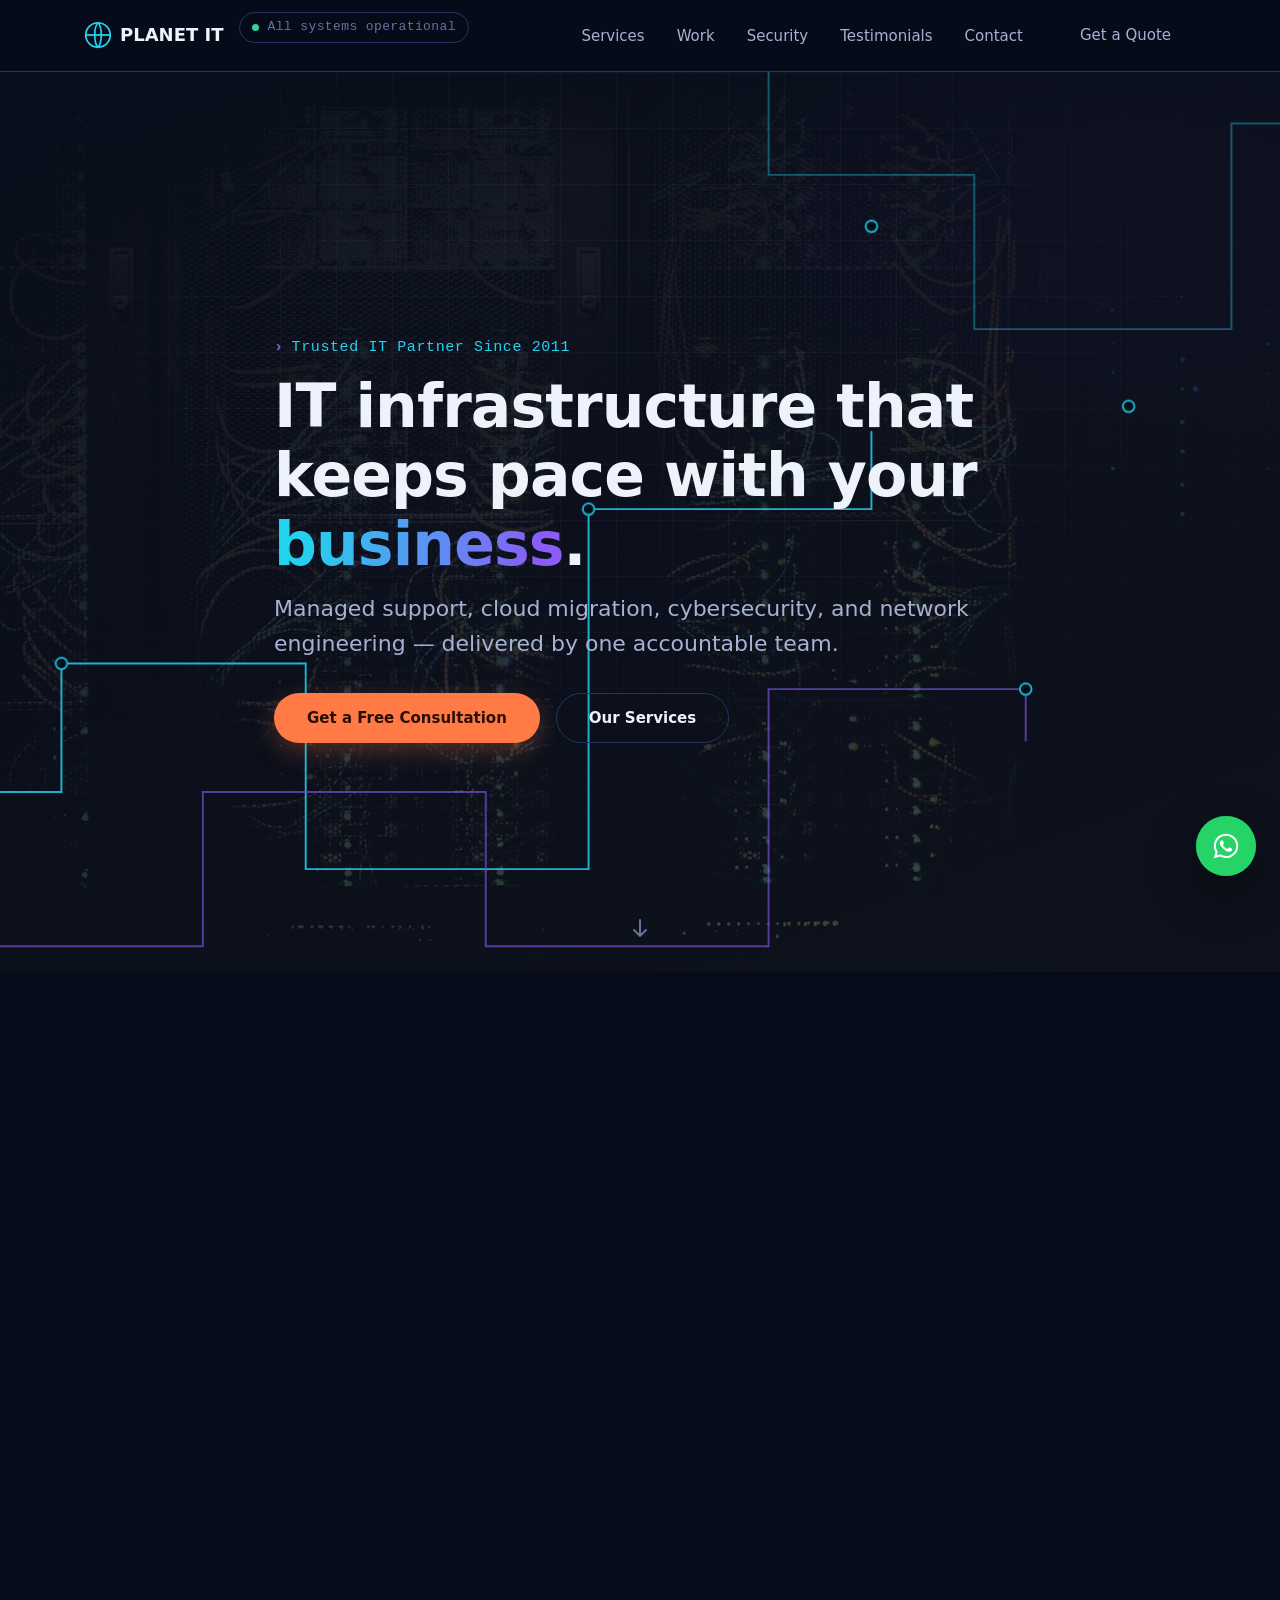
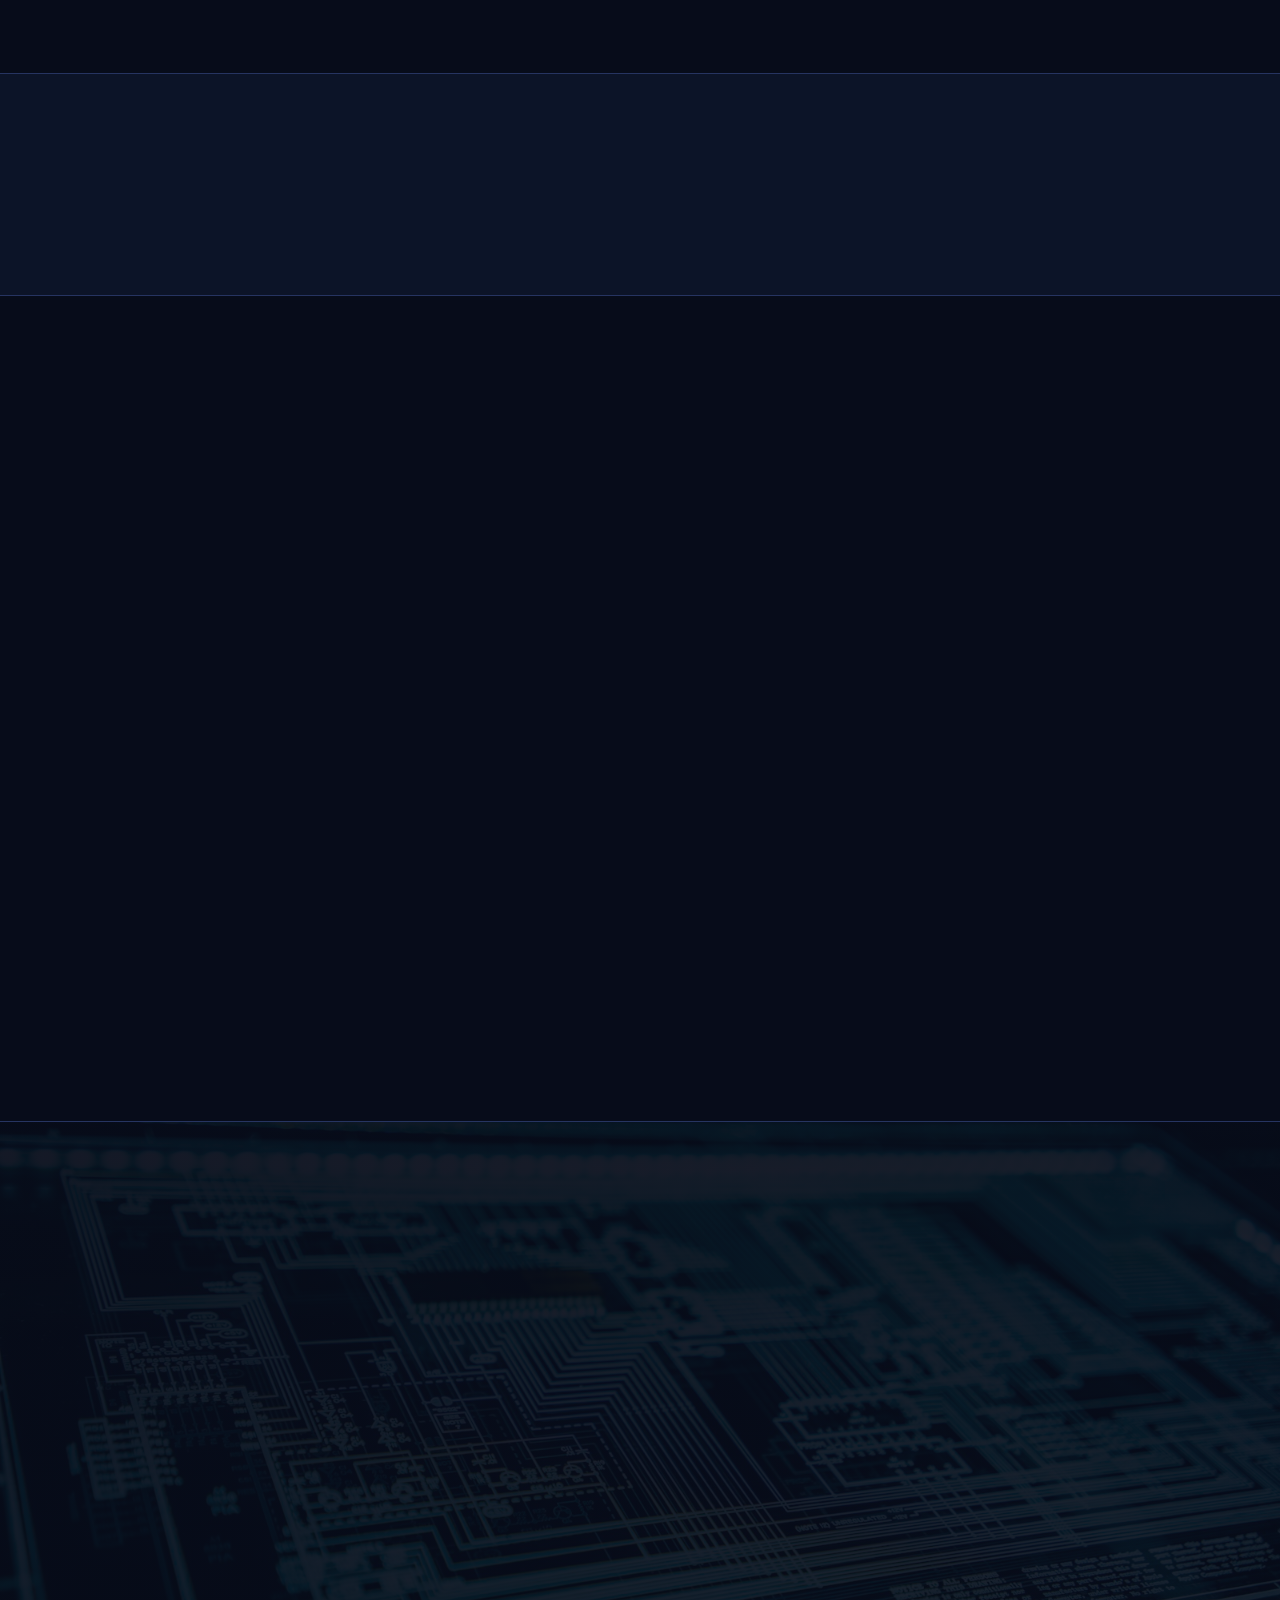
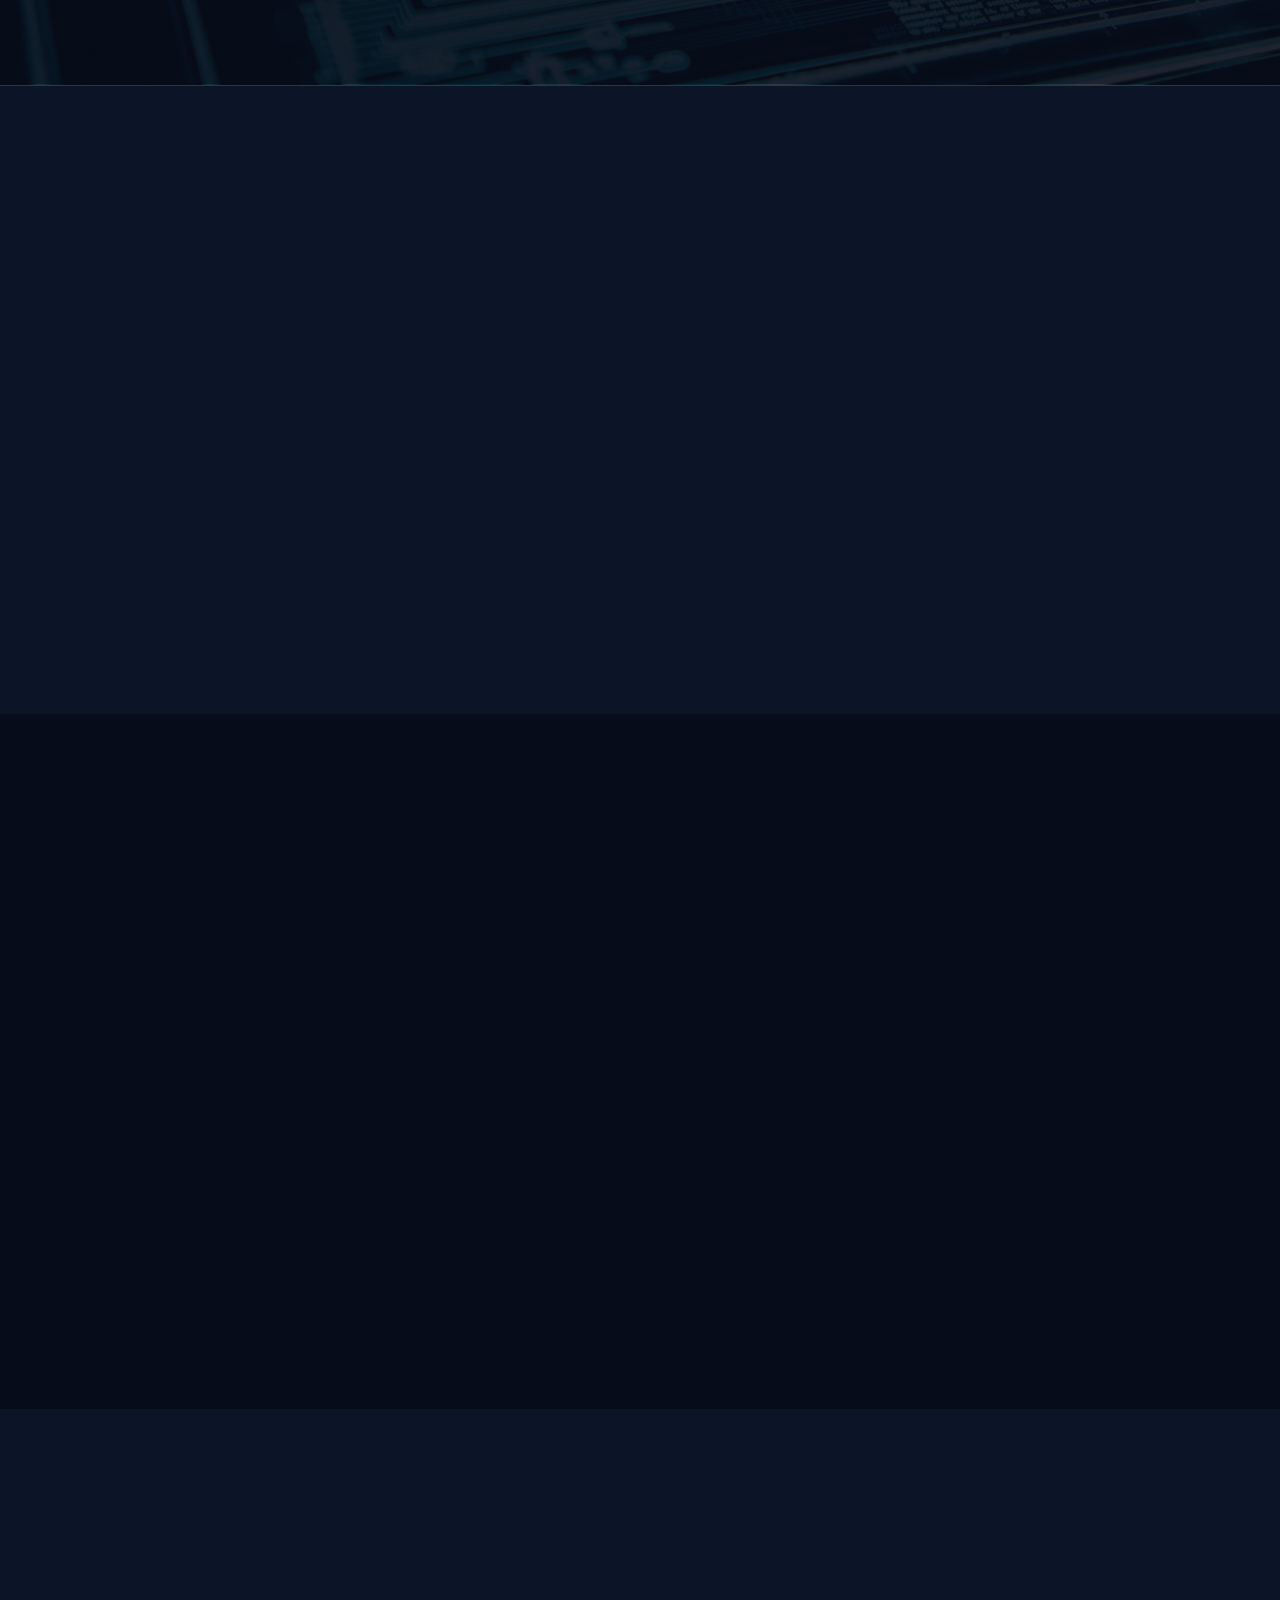
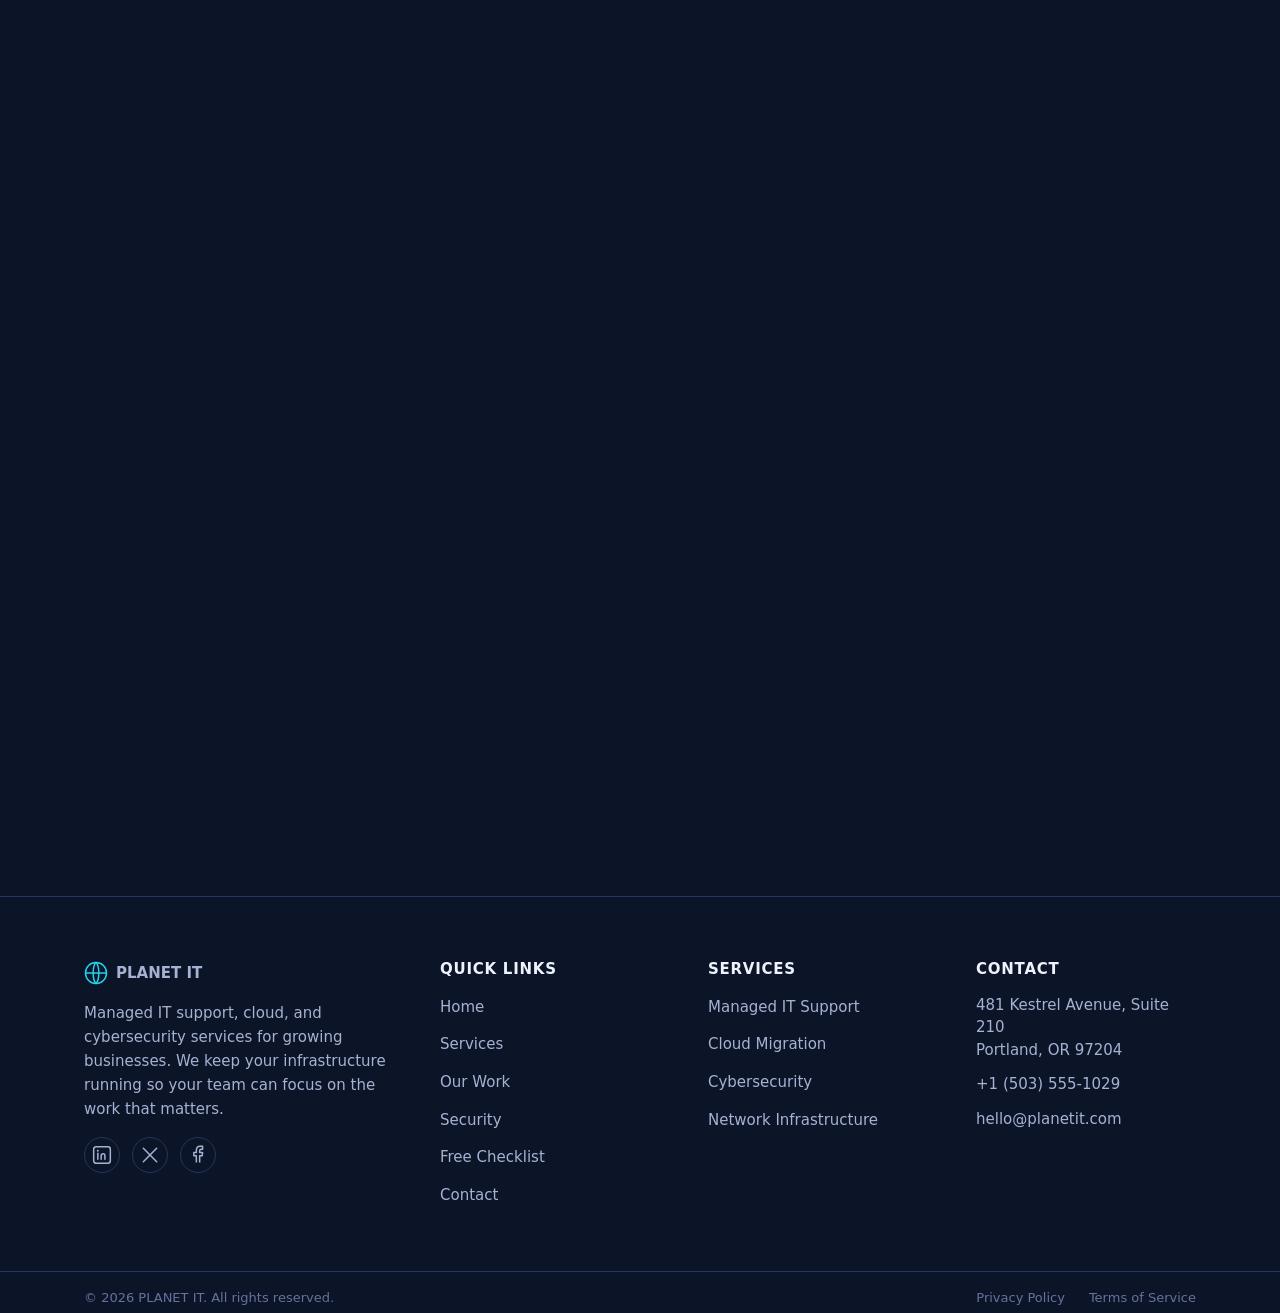
==== commit 8ad27044: "Add floating WhatsApp chat widget with suggested queries Adds a bottom-right WhatsApp widget matchin" ====
--- a/index.html
+++ b/index.html
@@ -631,6 +631,64 @@
     </div>
   </footer>
 
+  <!-- ============ WHATSAPP CHAT WIDGET ============ -->
+  <div class="wa-widget" id="waWidget">
+    <div class="wa-panel" id="waPanel" hidden>
+      <div class="wa-panel-header">
+        <span class="wa-avatar" aria-hidden="true">
+          <svg width="18" height="18" viewBox="0 0 448 512" fill="currentColor"><path d="M380.9 97.1C339 55.1 283.2 32 223.9 32c-122.4 0-222 99.6-222 222 0 39.1 10.2 77.3 29.6 111L0 480l117.7-30.9c32.4 17.7 68.9 27 106.1 27h.1c122.3 0 224.1-99.6 224.1-222 0-59.3-25.2-115-67.1-157zm-157 341.6c-33.2 0-65.7-8.9-94-25.7l-6.7-4-69.8 18.3L72 359.2l-4.4-7c-18.5-29.4-28.2-63.3-28.2-98.2 0-101.7 82.8-184.5 184.6-184.5 49.3 0 95.6 19.2 130.4 54.1 34.8 34.9 56.2 81.2 56.1 130.5 0 101.8-84.9 184.6-186.6 184.6zm101.2-138.2c-5.5-2.8-32.8-16.2-37.9-18-5.1-1.9-8.8-2.8-12.5 2.8-3.7 5.6-14.3 18-17.6 21.8-3.2 3.7-6.5 4.2-12 1.4-32.6-16.3-54-29.1-75.5-66-5.7-9.8 5.7-9.1 16.3-30.3 1.8-3.7.9-6.9-.5-9.7-1.4-2.8-12.5-30.1-17.1-41.2-4.5-10.8-9.1-9.3-12.5-9.5-3.2-.2-6.9-.2-10.6-.2-3.7 0-9.7 1.4-14.8 6.9-5.1 5.6-19.4 19-19.4 46.3 0 27.3 19.9 53.7 22.6 57.4 2.8 3.7 39.1 59.7 94.8 83.8 35.2 15.2 49 16.5 66.6 13.9 10.7-1.6 32.8-13.4 37.4-26.4 4.6-13 4.6-24.1 3.2-26.4-1.3-2.5-5-3.9-10.5-6.6z"/></svg>
+        </span>
+        <div class="wa-header-info">
+          <p class="wa-header-name">PLANET IT</p>
+          <p class="wa-header-status"><span class="wa-status-dot" aria-hidden="true"></span>Typically replies within an hour</p>
+        </div>
+        <button type="button" class="wa-close" id="waClose" aria-label="Close chat">
+          <svg width="16" height="16" viewBox="0 0 24 24" fill="none" aria-hidden="true"><path d="M6 6L18 18M18 6L6 18" stroke="currentColor" stroke-width="2" stroke-linecap="round"/></svg>
+        </button>
+      </div>
+
+      <div class="wa-panel-body">
+        <div class="wa-bubble">
+          <p>👋 Hi there! How can we help you today? Tap a question below or start typing — you'll be connected with our team on WhatsApp.</p>
+        </div>
+
+        <div class="wa-suggestions">
+          <a class="wa-suggestion" href="https://wa.me/6592297778" target="_blank" rel="noopener noreferrer" data-wa-message="Hi, I'd like to book a free IT consultation.">
+            <span>I'd like a free consultation</span>
+            <svg width="14" height="14" viewBox="0 0 24 24" fill="none" aria-hidden="true"><path d="M9 6L15 12L9 18" stroke="currentColor" stroke-width="2" stroke-linecap="round" stroke-linejoin="round"/></svg>
+          </a>
+          <a class="wa-suggestion" href="https://wa.me/6592297778" target="_blank" rel="noopener noreferrer" data-wa-message="Hi, do you offer 24/7 IT support?">
+            <span>Do you offer 24/7 support?</span>
+            <svg width="14" height="14" viewBox="0 0 24 24" fill="none" aria-hidden="true"><path d="M9 6L15 12L9 18" stroke="currentColor" stroke-width="2" stroke-linecap="round" stroke-linejoin="round"/></svg>
+          </a>
+          <a class="wa-suggestion" href="https://wa.me/6592297778" target="_blank" rel="noopener noreferrer" data-wa-message="Hi, I need help with cybersecurity for my business.">
+            <span>I need help with cybersecurity</span>
+            <svg width="14" height="14" viewBox="0 0 24 24" fill="none" aria-hidden="true"><path d="M9 6L15 12L9 18" stroke="currentColor" stroke-width="2" stroke-linecap="round" stroke-linejoin="round"/></svg>
+          </a>
+          <a class="wa-suggestion" href="https://wa.me/6592297778" target="_blank" rel="noopener noreferrer" data-wa-message="Hi, can you help us migrate to the cloud?">
+            <span>Help migrating to the cloud</span>
+            <svg width="14" height="14" viewBox="0 0 24 24" fill="none" aria-hidden="true"><path d="M9 6L15 12L9 18" stroke="currentColor" stroke-width="2" stroke-linecap="round" stroke-linejoin="round"/></svg>
+          </a>
+          <a class="wa-suggestion" href="https://wa.me/6592297778" target="_blank" rel="noopener noreferrer" data-wa-message="Hi, I'd like a quote for managed IT services.">
+            <span>Get a pricing quote</span>
+            <svg width="14" height="14" viewBox="0 0 24 24" fill="none" aria-hidden="true"><path d="M9 6L15 12L9 18" stroke="currentColor" stroke-width="2" stroke-linecap="round" stroke-linejoin="round"/></svg>
+          </a>
+        </div>
+      </div>
+
+      <a class="wa-panel-cta" href="https://wa.me/6592297778" target="_blank" rel="noopener noreferrer" data-wa-message="Hi PLANET IT, I have a question.">
+        <svg width="18" height="18" viewBox="0 0 448 512" fill="currentColor" aria-hidden="true"><path d="M380.9 97.1C339 55.1 283.2 32 223.9 32c-122.4 0-222 99.6-222 222 0 39.1 10.2 77.3 29.6 111L0 480l117.7-30.9c32.4 17.7 68.9 27 106.1 27h.1c122.3 0 224.1-99.6 224.1-222 0-59.3-25.2-115-67.1-157zm-157 341.6c-33.2 0-65.7-8.9-94-25.7l-6.7-4-69.8 18.3L72 359.2l-4.4-7c-18.5-29.4-28.2-63.3-28.2-98.2 0-101.7 82.8-184.5 184.6-184.5 49.3 0 95.6 19.2 130.4 54.1 34.8 34.9 56.2 81.2 56.1 130.5 0 101.8-84.9 184.6-186.6 184.6zm101.2-138.2c-5.5-2.8-32.8-16.2-37.9-18-5.1-1.9-8.8-2.8-12.5 2.8-3.7 5.6-14.3 18-17.6 21.8-3.2 3.7-6.5 4.2-12 1.4-32.6-16.3-54-29.1-75.5-66-5.7-9.8 5.7-9.1 16.3-30.3 1.8-3.7.9-6.9-.5-9.7-1.4-2.8-12.5-30.1-17.1-41.2-4.5-10.8-9.1-9.3-12.5-9.5-3.2-.2-6.9-.2-10.6-.2-3.7 0-9.7 1.4-14.8 6.9-5.1 5.6-19.4 19-19.4 46.3 0 27.3 19.9 53.7 22.6 57.4 2.8 3.7 39.1 59.7 94.8 83.8 35.2 15.2 49 16.5 66.6 13.9 10.7-1.6 32.8-13.4 37.4-26.4 4.6-13 4.6-24.1 3.2-26.4-1.3-2.5-5-3.9-10.5-6.6z"/></svg>
+        Start WhatsApp Chat
+      </a>
+    </div>
+
+    <button type="button" class="wa-fab" id="waFabToggle" aria-expanded="false" aria-controls="waPanel" aria-label="Chat with us on WhatsApp">
+      <span class="wa-fab-ping" aria-hidden="true"></span>
+      <svg class="icon-chat" width="28" height="28" viewBox="0 0 448 512" fill="currentColor" aria-hidden="true"><path d="M380.9 97.1C339 55.1 283.2 32 223.9 32c-122.4 0-222 99.6-222 222 0 39.1 10.2 77.3 29.6 111L0 480l117.7-30.9c32.4 17.7 68.9 27 106.1 27h.1c122.3 0 224.1-99.6 224.1-222 0-59.3-25.2-115-67.1-157zm-157 341.6c-33.2 0-65.7-8.9-94-25.7l-6.7-4-69.8 18.3L72 359.2l-4.4-7c-18.5-29.4-28.2-63.3-28.2-98.2 0-101.7 82.8-184.5 184.6-184.5 49.3 0 95.6 19.2 130.4 54.1 34.8 34.9 56.2 81.2 56.1 130.5 0 101.8-84.9 184.6-186.6 184.6zm101.2-138.2c-5.5-2.8-32.8-16.2-37.9-18-5.1-1.9-8.8-2.8-12.5 2.8-3.7 5.6-14.3 18-17.6 21.8-3.2 3.7-6.5 4.2-12 1.4-32.6-16.3-54-29.1-75.5-66-5.7-9.8 5.7-9.1 16.3-30.3 1.8-3.7.9-6.9-.5-9.7-1.4-2.8-12.5-30.1-17.1-41.2-4.5-10.8-9.1-9.3-12.5-9.5-3.2-.2-6.9-.2-10.6-.2-3.7 0-9.7 1.4-14.8 6.9-5.1 5.6-19.4 19-19.4 46.3 0 27.3 19.9 53.7 22.6 57.4 2.8 3.7 39.1 59.7 94.8 83.8 35.2 15.2 49 16.5 66.6 13.9 10.7-1.6 32.8-13.4 37.4-26.4 4.6-13 4.6-24.1 3.2-26.4-1.3-2.5-5-3.9-10.5-6.6z"/></svg>
+      <svg class="icon-close" width="24" height="24" viewBox="0 0 24 24" fill="none" aria-hidden="true"><path d="M6 6L18 18M18 6L6 18" stroke="currentColor" stroke-width="2.3" stroke-linecap="round"/></svg>
+    </button>
+  </div>
+
   <script src="script.js"></script>
 </body>
 </html>
--- a/styles.css
+++ b/styles.css
@@ -1000,6 +1000,198 @@
 .footer-legal a:hover { color: var(--color-accent); }
 
 /* ==========================================================================
+   WhatsApp chat widget
+   ========================================================================== */
+.wa-widget {
+  position: fixed;
+  right: var(--space-5);
+  bottom: var(--space-5);
+  z-index: 200;
+  display: flex;
+  flex-direction: column;
+  align-items: flex-end;
+  gap: var(--space-4);
+}
+
+.wa-fab {
+  position: relative;
+  width: 60px;
+  height: 60px;
+  flex-shrink: 0;
+  border: none;
+  border-radius: var(--radius-full);
+  background: #25d366;
+  color: #fff;
+  display: inline-flex;
+  align-items: center;
+  justify-content: center;
+  cursor: pointer;
+  box-shadow: var(--shadow-lg);
+  transition: transform var(--transition-fast), background var(--transition-fast);
+}
+.wa-fab:hover { transform: translateY(-2px); background: #20bd5a; }
+.wa-fab svg { position: relative; z-index: 1; }
+.wa-fab .icon-close { display: none; }
+.wa-widget.open .wa-fab .icon-chat { display: none; }
+.wa-widget.open .wa-fab .icon-close { display: block; }
+
+.wa-fab-ping {
+  position: absolute;
+  inset: 0;
+  border-radius: inherit;
+  background: #25d366;
+  opacity: 0.55;
+  animation: waPing 2.2s cubic-bezier(0, 0, 0.2, 1) infinite;
+}
+.wa-widget.open .wa-fab-ping { display: none; }
+@keyframes waPing {
+  0% { transform: scale(1); opacity: 0.5; }
+  100% { transform: scale(1.65); opacity: 0; }
+}
+
+.wa-panel {
+  display: none;
+  flex-direction: column;
+  width: min(340px, calc(100vw - 2 * var(--space-5)));
+  background: var(--color-surface);
+  border: 1px solid var(--color-border);
+  border-radius: var(--radius-lg);
+  box-shadow: var(--shadow-lg);
+  overflow: hidden;
+}
+.wa-widget.open .wa-panel {
+  display: flex;
+  animation: waPanelIn var(--transition-med);
+}
+@keyframes waPanelIn {
+  from { opacity: 0; transform: translateY(12px) scale(0.98); }
+  to { opacity: 1; transform: none; }
+}
+
+.wa-panel-header {
+  display: flex;
+  align-items: center;
+  gap: var(--space-3);
+  padding: var(--space-4) var(--space-5);
+  background: var(--color-surface-alt);
+  border-bottom: 1px solid var(--color-border);
+}
+
+.wa-avatar {
+  width: 40px;
+  height: 40px;
+  flex-shrink: 0;
+  border-radius: var(--radius-full);
+  background: linear-gradient(135deg, var(--color-accent), var(--color-violet));
+  color: var(--color-accent-contrast);
+  display: inline-flex;
+  align-items: center;
+  justify-content: center;
+}
+
+.wa-header-info { flex: 1; min-width: 0; }
+.wa-header-name {
+  margin: 0;
+  font-family: var(--font-display);
+  font-weight: 600;
+  font-size: var(--fs-sm);
+  color: var(--color-text);
+}
+.wa-header-status {
+  margin: 0;
+  display: flex;
+  align-items: center;
+  gap: var(--space-2);
+  font-size: var(--fs-xs);
+  color: var(--color-text-faint);
+}
+.wa-status-dot {
+  width: 7px;
+  height: 7px;
+  flex-shrink: 0;
+  border-radius: 50%;
+  background: var(--color-success);
+  box-shadow: 0 0 0 0 rgba(52, 211, 153, 0.6);
+  animation: statusPulse 2.4s ease-out infinite;
+}
+
+.wa-close {
+  width: 32px;
+  height: 32px;
+  flex-shrink: 0;
+  display: inline-flex;
+  align-items: center;
+  justify-content: center;
+  background: transparent;
+  border: 1px solid var(--color-border);
+  border-radius: var(--radius-sm);
+  color: var(--color-text-muted);
+  cursor: pointer;
+  transition: border-color var(--transition-fast), color var(--transition-fast);
+}
+.wa-close:hover { border-color: var(--color-accent); color: var(--color-accent); }
+
+.wa-panel-body {
+  padding: var(--space-5);
+  display: flex;
+  flex-direction: column;
+  gap: var(--space-4);
+  max-height: 360px;
+  overflow-y: auto;
+}
+
+.wa-bubble {
+  background: var(--color-surface-alt);
+  border: 1px solid var(--color-border);
+  border-radius: var(--radius-md);
+  border-top-left-radius: var(--radius-sm);
+  padding: var(--space-3) var(--space-4);
+}
+.wa-bubble p { margin: 0; font-size: var(--fs-sm); color: var(--color-text); }
+
+.wa-suggestions {
+  display: flex;
+  flex-direction: column;
+  gap: var(--space-2);
+}
+
+.wa-suggestion {
+  display: flex;
+  align-items: center;
+  justify-content: space-between;
+  gap: var(--space-2);
+  padding: var(--space-3) var(--space-4);
+  background: transparent;
+  border: 1.5px solid var(--color-border);
+  border-radius: var(--radius-md);
+  font-size: var(--fs-sm);
+  font-weight: 500;
+  color: var(--color-text-muted);
+  transition: border-color var(--transition-fast), color var(--transition-fast), background var(--transition-fast);
+}
+.wa-suggestion:hover { border-color: var(--color-accent); color: var(--color-text); background: var(--color-accent-soft); }
+.wa-suggestion svg { color: var(--color-accent); flex-shrink: 0; }
+
+.wa-panel-cta {
+  display: flex;
+  align-items: center;
+  justify-content: center;
+  gap: var(--space-2);
+  padding: var(--space-4) var(--space-5);
+  background: #25d366;
+  color: #fff;
+  font-weight: 600;
+  font-size: var(--fs-sm);
+  border-top: 1px solid var(--color-border);
+  transition: background var(--transition-fast);
+}
+.wa-panel-cta:hover { background: #20bd5a; }
+
+@media (min-width: 480px) {
+  .wa-panel { width: 360px; }
+}
+
+/* ==========================================================================
    Fade-in-on-scroll
    ========================================================================== */
 .fade-in {
@@ -1022,6 +1214,10 @@
   .circuit-node { animation: none; opacity: 1; }
   .circuit-packet { animation: none; opacity: 0; }
   .gallery-card:hover .gallery-photo-wrap img { transform: none; }
+  .wa-fab-ping { animation: none; opacity: 0; }
+  .wa-status-dot { animation: none; }
+  .wa-widget.open .wa-panel { animation: none; }
+  .wa-fab:hover { transform: none; }
 }
 
 /* ==========================================================================
